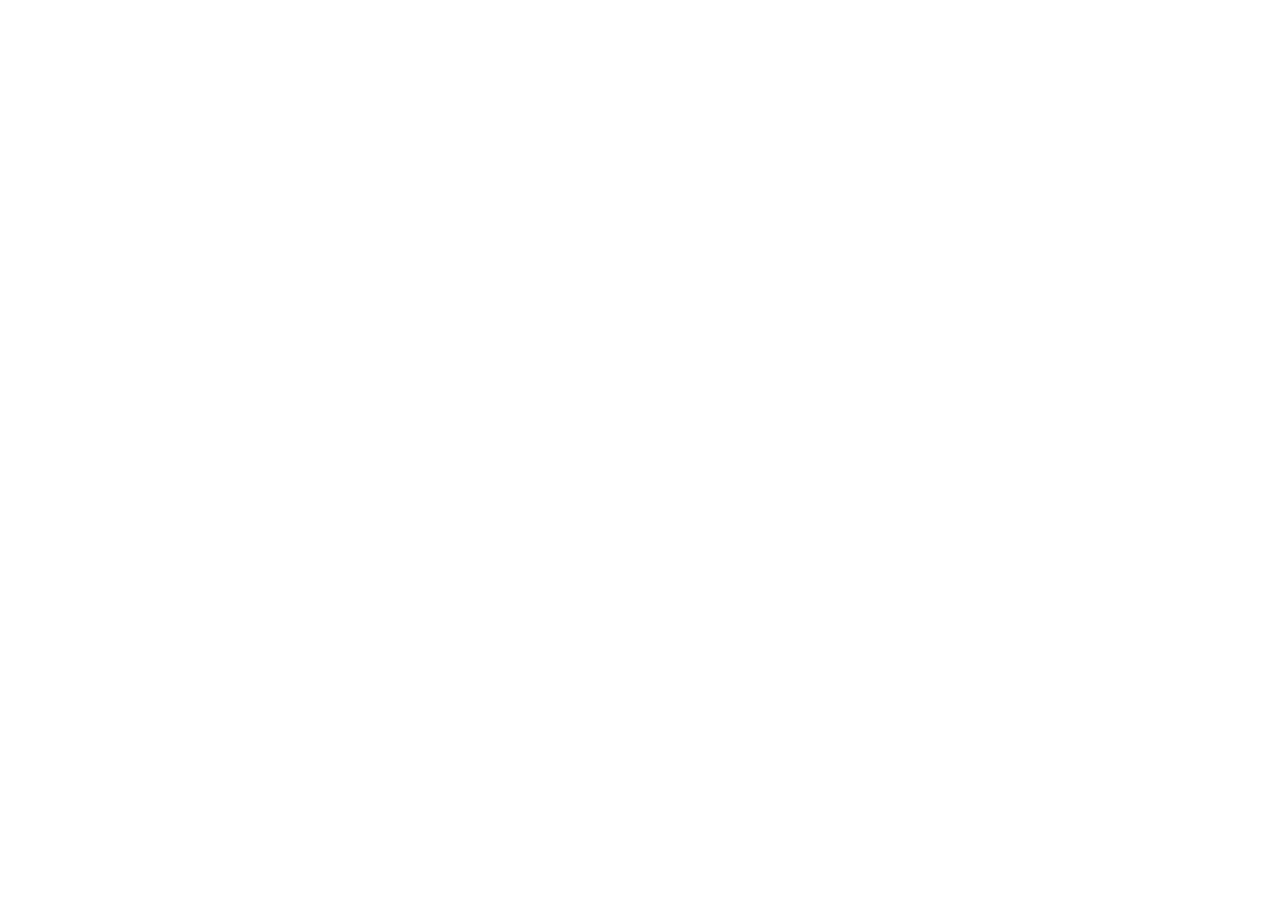
==== index.html @ 59c9d0cf "Init : création du dépôt, arborescence des fichiers et structure HTML de base" ====
<!DOCTYPE html>
<html lang="fr">

<head>
    <meta charset="UTF-8">
    <meta name="viewport" content="width=device-width, initial-scale=1.0">
    <title>AfriTalent — Accueil</title>
    <!-- Bootstrap 5 via CDN : feuille de style -->
    <link href="https://cdn.jsdelivr.net/npm/bootstrap@5.3.0/dist/css/bootstrap.min.css" rel="stylesheet">
    <!-- Votre feuille de style personnelle -->
    <link rel="stylesheet" href="css/style.css">
</head>

<body>
    <!-- Le contenu de la page sera ajoute ici -->
    <!-- Bootstrap 5 via CDN : script JavaScript -->
    <script src="https://cdn.jsdelivr.net/npm/bootstrap@5.3.0/dist/js/bootstrap.bundle.min.js"></script>
    <!-- Votre script JavaScript -->
    <script src="js/main.js"></script>
</body>

</html>
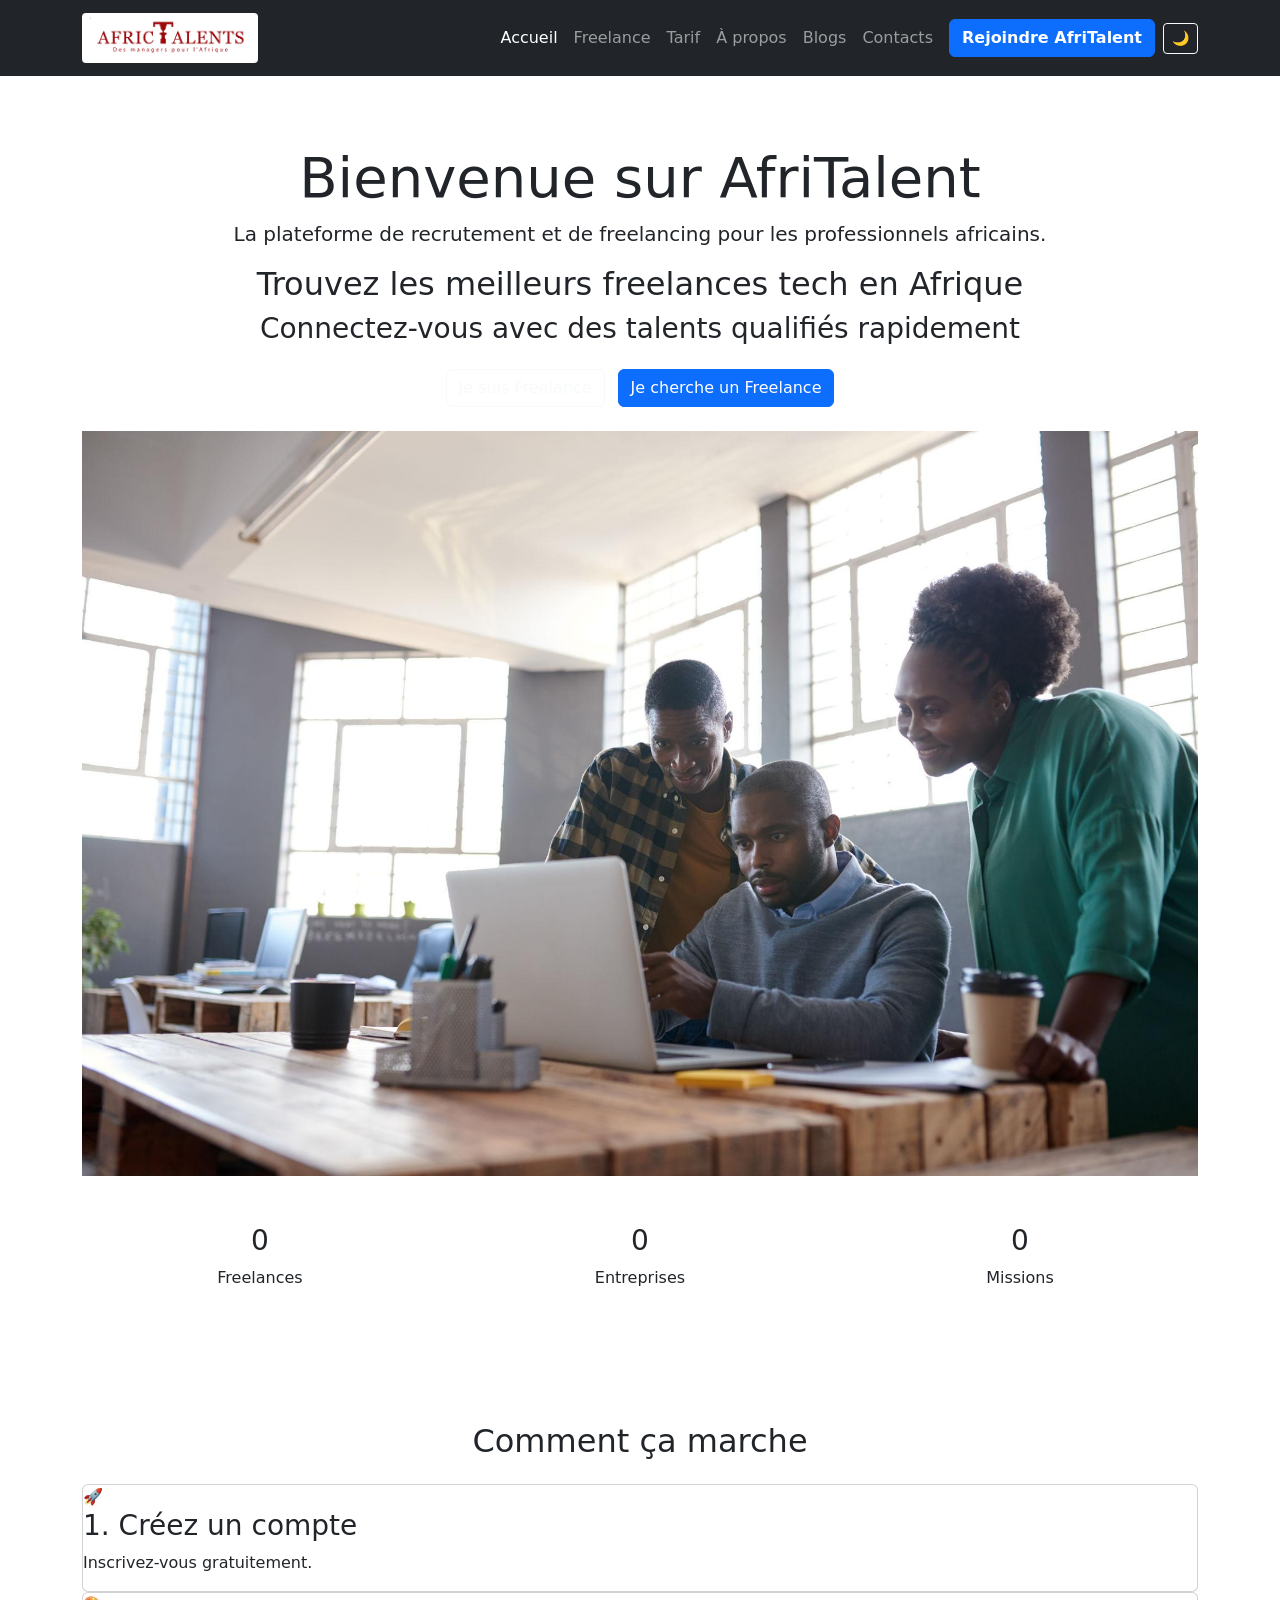
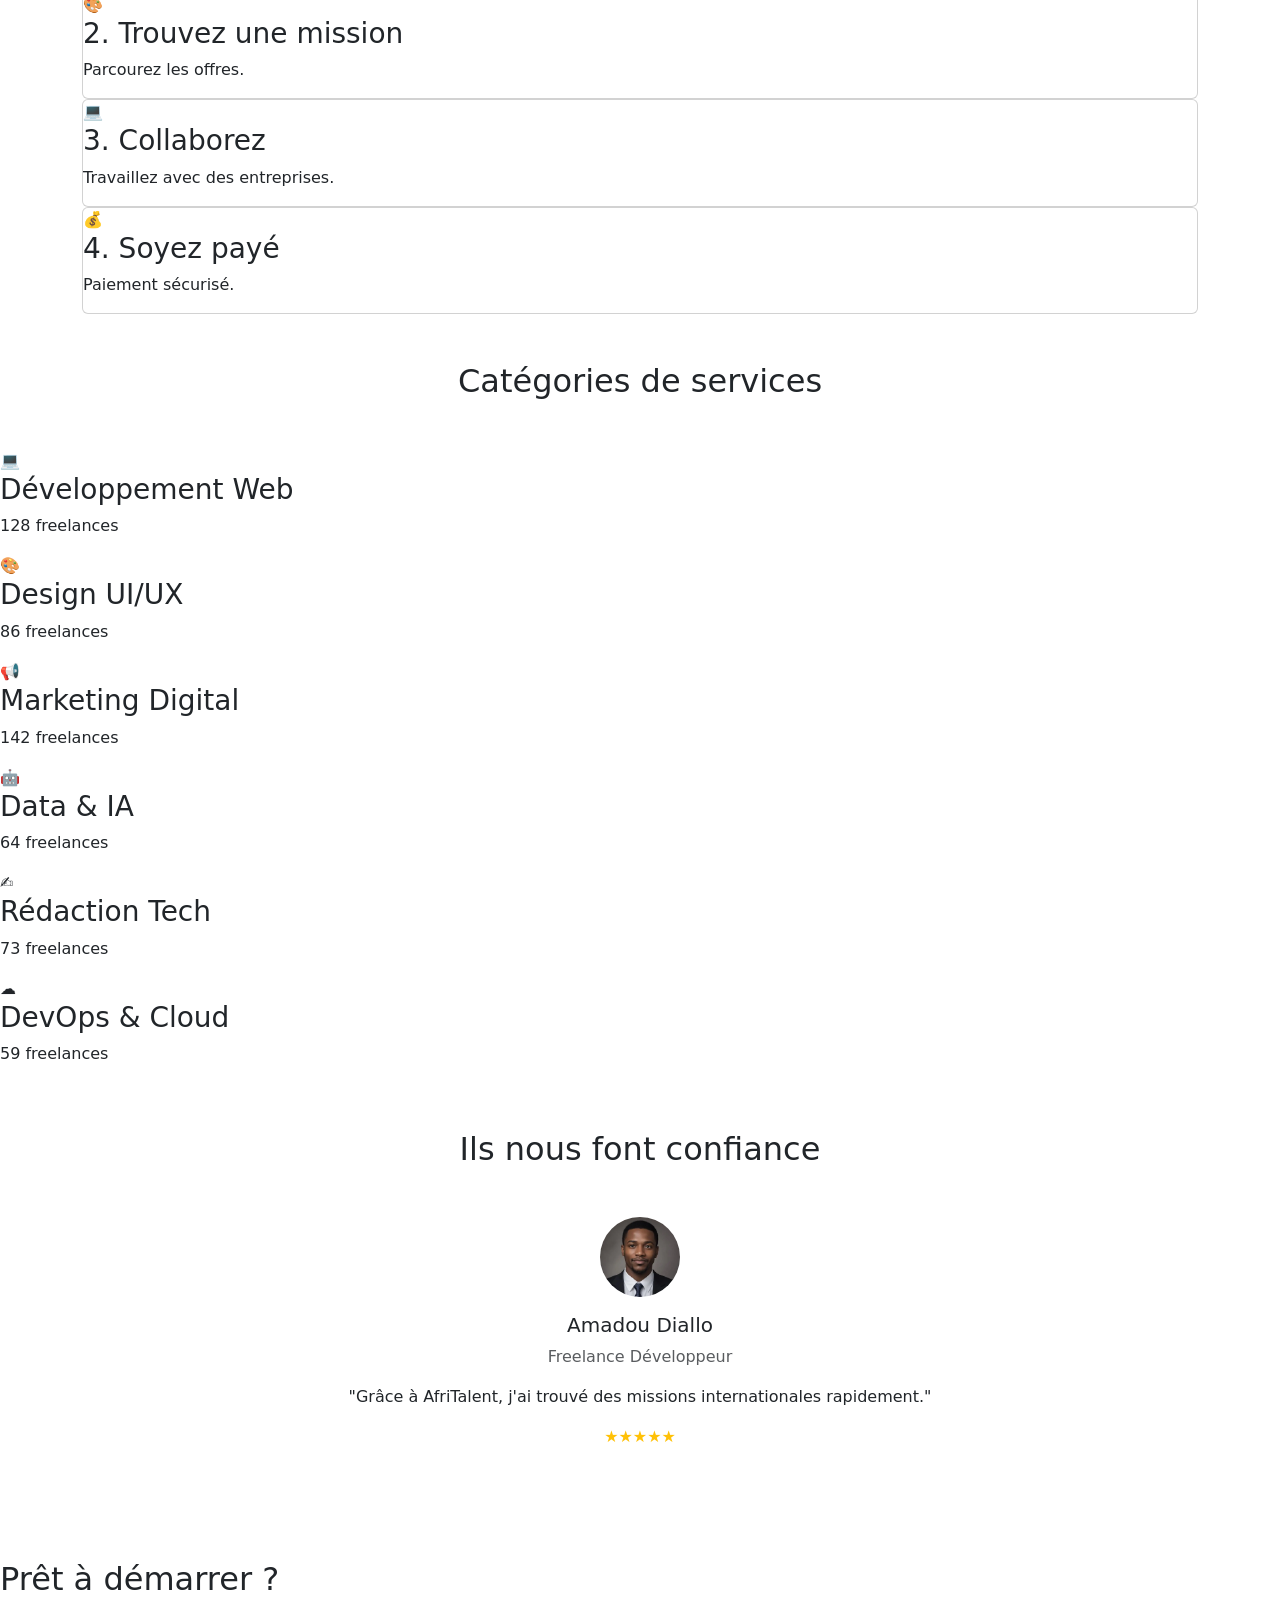
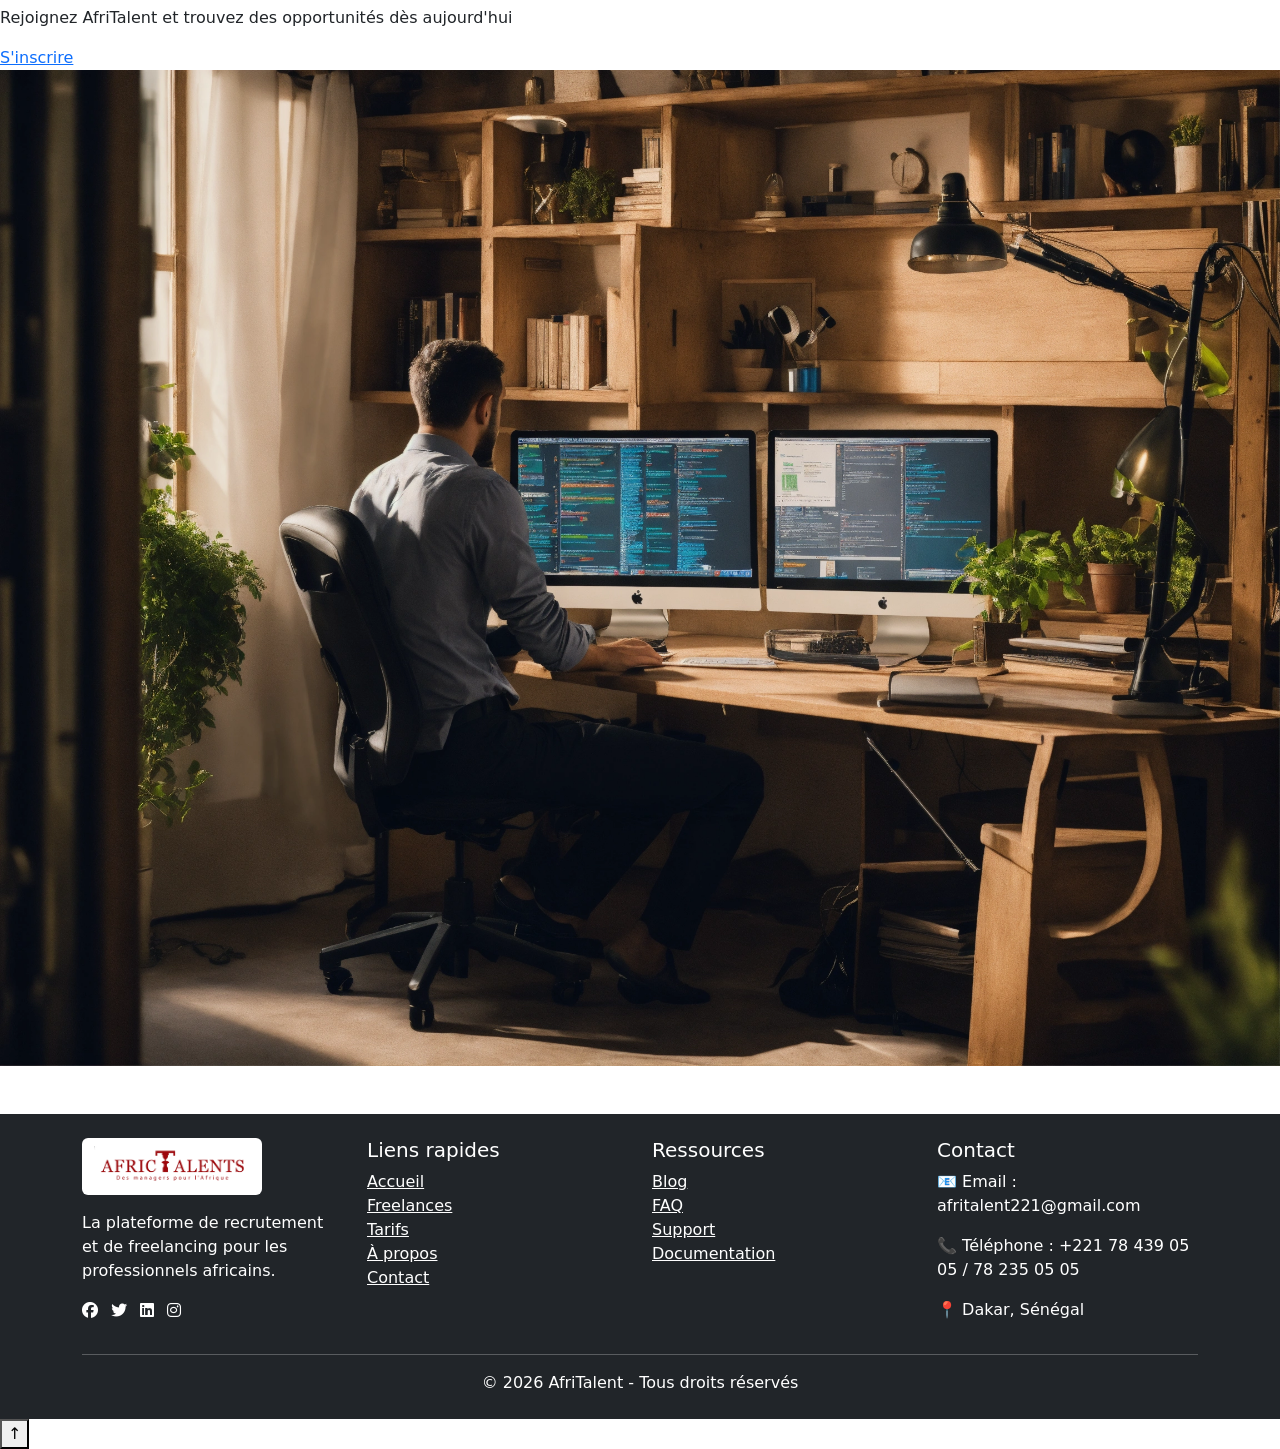
==== commit 6892889a: "HTML : structure complète des 5 pages avec sections et contenu texte" ====
--- a/index.html
+++ b/index.html
@@ -7,15 +7,302 @@
     <title>AfriTalent — Accueil</title>
     <!-- Bootstrap 5 via CDN : feuille de style -->
     <link href="https://cdn.jsdelivr.net/npm/bootstrap@5.3.0/dist/css/bootstrap.min.css" rel="stylesheet">
-    <!-- Votre feuille de style personnelle -->
+    <link rel="stylesheet" href="https://cdnjs.cloudflare.com/ajax/libs/font-awesome/6.5.1/css/all.min.css">
+     <!-- Votre feuille de style personnelle -->
     <link rel="stylesheet" href="css/style.css">
 </head>
 
 <body>
     <!-- Le contenu de la page sera ajoute ici -->
-    <!-- Bootstrap 5 via CDN : script JavaScript -->
+    <!-- HEADER -->
+    <header>
+        <nav class="navbar navbar-expand-lg navbar-dark bg-dark fixed-top">
+            <div class="container">
+
+                <a class="navbar-brand" href="index.html">
+                    <img src="images/logo.png" alt="Logo AfriTalent" height="50"
+                        style="background:white; padding:4px 8px; border-radius:4px;">
+                </a>
+
+                <button class="navbar-toggler" type="button" data-bs-toggle="collapse" data-bs-target="#menu"
+                    aria-controls="menu" aria-expanded="false" aria-label="Toggle navigation">
+                    <span class="navbar-toggler-icon"></span>
+                </button>
+
+                <div class="collapse navbar-collapse" id="menu">
+                    <ul class="navbar-nav ms-auto align-items-center">
+                        <li class="nav-item"><a class="nav-link active" href="index.html">Accueil</a></li>
+                        <li class="nav-item"><a class="nav-link" href="freelances.html">Freelance</a></li>
+                        <li class="nav-item"><a class="nav-link" href="tarifs.html">Tarif</a></li>
+                        <li class="nav-item"><a class="nav-link" href="about.html">À propos</a></li>
+                        <li class="nav-item"><a class="nav-link" href="blogs.html">Blogs</a></li>
+                        <li class="nav-item"><a class="nav-link" href="contact.html">Contacts</a></li>
+                        <li class="nav-item ms-2">
+                            <a class="btn btn-primary fw-bold" href="contact.html">Rejoindre AfriTalent</a>
+                        </li>
+                        <li class="nav-item ms-2">
+                            <button id="theme-toggle" class="btn btn-outline-light btn-sm">🌙</button>
+                        </li>
+                    </ul>
+                </div>
+
+            </div>
+        </nav>
+    </header>
+
+    <!-- MAIN -->
+    <main class="mt-5 pt-5">
+
+        <!-- HERO -->
+        <section class="hero text-center">
+            <div class="container py-5">
+
+                <h1 class="display-4">Bienvenue sur AfriTalent</h1>
+                <p class="lead">La plateforme de recrutement et de freelancing pour les professionnels africains.</p>
+
+                <h2 class="mt-3">Trouvez les meilleurs freelances tech en Afrique</h2>
+                <h3>Connectez-vous avec des talents qualifiés rapidement</h3>
+
+                <div class="mt-4">
+                    <button class="btn btn-outline-light">Je suis Freelance</button>
+                    <button class="btn btn-primary ms-2">Je cherche un Freelance</button>
+                </div>
+
+                <div class="hero-image mt-4">
+                    <img src="images/hero_image.png" alt="Illustration de la plateforme AfriTalent" class="img-fluid">
+                </div>
+
+                <!-- Compteurs -->
+                <div class="row mt-5">
+                    <div class="col-md-4">
+                        <h3 class="counter" data-target="2500">0</h3>
+                        <p>Freelances</p>
+                    </div>
+                    <div class="col-md-4">
+                        <h3 class="counter" data-target="800">0</h3>
+                        <p>Entreprises</p>
+                    </div>
+                    <div class="col-md-4">
+                        <h3 class="counter" data-target="12000">0</h3>
+                        <p>Missions</p>
+                    </div>
+                </div>
+
+            </div>
+        </section>
+
+        <section style="height: 20px;"></section>
+
+        <!-- COMMENT ÇA MARCHE -->
+        <div class="container py-5">
+            <h2 class="text-center mb-4">Comment ça marche</h2>
+
+            <section class="bento-grid">
+
+                <div class="card card-1">
+                    <div class="icon">🚀</div>
+                    <h3>1. Créez un compte</h3>
+                    <p>Inscrivez-vous gratuitement.</p>
+                </div>
+
+                <div class="card card-2">
+                    <div class="icon">🎨</div>
+                    <h3>2. Trouvez une mission</h3>
+                    <p>Parcourez les offres.</p>
+                </div>
+
+                <div class="card card-3">
+                    <div class="icon">💻</div>
+                    <h3>3. Collaborez</h3>
+                    <p>Travaillez avec des entreprises.</p>
+                </div>
+
+                <div class="card card-4">
+                    <div class="icon">💰</div>
+                    <h3>4. Soyez payé</h3>
+                    <p>Paiement sécurisé.</p>
+                </div>
+
+            </section>
+        </div>
+
+        <!-- CATÉGORIES -->
+        <section class="categories">
+            <div class="container text-center">
+                <h2 class="mb-5">Catégories de services</h2>
+            </div>
+            <div class="cards">
+
+                <div class="card-services">
+                    <div class="icon">💻</div>
+                    <h3>Développement Web</h3>
+                    <p>128 freelances</p>
+                </div>
+
+                <div class="card-services">
+                    <div class="icon">🎨</div>
+                    <h3>Design UI/UX</h3>
+                    <p>86 freelances</p>
+                </div>
+
+                <div class="card-services">
+                    <div class="icon">📢</div>
+                    <h3>Marketing Digital</h3>
+                    <p>142 freelances</p>
+                </div>
+
+                <div class="card-services">
+                    <div class="icon">🤖</div>
+                    <h3>Data & IA</h3>
+                    <p>64 freelances</p>
+                </div>
+
+                <div class="card-services">
+                    <div class="icon">✍️</div>
+                    <h3>Rédaction Tech</h3>
+                    <p>73 freelances</p>
+                </div>
+
+                <div class="card-services">
+                    <div class="icon">☁️</div>
+                    <h3>DevOps & Cloud</h3>
+                    <p>59 freelances</p>
+                </div>
+
+            </div>
+        </section>
+
+        <!-- TÉMOIGNAGES -->
+        <section class="container py-5">
+            <h2 class="text-center mb-5">Ils nous font confiance</h2>
+
+            <div id="carouselTemoignages" class="carousel slide" data-bs-ride="carousel">
+
+                <div class="carousel-inner">
+
+                    <div class="carousel-item active text-center">
+                        <img src="images/image temoignage1.png" class="rounded-circle mb-3" width="80"
+                            alt="Photo de Amadou Diallo">
+                        <h5>Amadou Diallo</h5>
+                        <p class="text-muted">Freelance Développeur</p>
+                        <p>"Grâce à AfriTalent, j'ai trouvé des missions internationales rapidement."</p>
+                        <div class="stars text-warning">★★★★★</div>
+                    </div>
+
+                    <div class="carousel-item text-center">
+                        <img src="images/img4.png" class="rounded-circle mb-3" width="80" alt="Photo de Fatou Ndiaye">
+                        <h5>Fatou Ndiaye</h5>
+                        <p class="text-muted">CEO Startup</p>
+                        <p>"Une plateforme simple et efficace pour recruter des talents qualifiés."</p>
+                        <div class="stars text-warning">★★★★☆</div>
+                    </div>
+
+                    <div class="carousel-item text-center">
+                        <img src="images/image temoignage3.png" class="rounded-circle mb-3" width="80"
+                            alt="Photo de Ibrahim Sow">
+                        <h5>Ibrahim Sow</h5>
+                        <p class="text-muted">Designer UI/UX</p>
+                        <p>"J'ai pu collaborer avec des entreprises sérieuses et développer mon réseau."</p>
+                        <div class="stars text-warning">★★★★★</div>
+                    </div>
+
+                </div>
+
+                <!-- Flèches navigation -->
+                <button class="carousel-control-prev" type="button" data-bs-target="#carouselTemoignages"
+                    data-bs-slide="prev">
+                    <span class="carousel-control-prev-icon" aria-hidden="true"></span>
+                    <span class="visually-hidden">Précédent</span>
+                </button>
+                <button class="carousel-control-next" type="button" data-bs-target="#carouselTemoignages"
+                    data-bs-slide="next">
+                    <span class="carousel-control-next-icon" aria-hidden="true"></span>
+                    <span class="visually-hidden">Suivant</span>
+                </button>
+
+                <!-- Indicateurs -->
+                <div class="carousel-indicators position-relative mt-4" style="bottom:auto;">
+                    <button type="button" data-bs-target="#carouselTemoignages" data-bs-slide-to="0" class="active"
+                        aria-label="Témoignage 1"></button>
+                    <button type="button" data-bs-target="#carouselTemoignages" data-bs-slide-to="1"
+                        aria-label="Témoignage 2"></button>
+                    <button type="button" data-bs-target="#carouselTemoignages" data-bs-slide-to="2"
+                        aria-label="Témoignage 3"></button>
+                </div>
+
+            </div>
+        </section>
+
+        <!-- CTA -->
+        <section class="cta">
+            <div class="contenu">
+                <h2>Prêt à démarrer ?</h2>
+                <p>Rejoignez AfriTalent et trouvez des opportunités dès aujourd'hui</p>
+                <a href="#" class="btn-cta">S'inscrire</a>
+            </div>
+            <div class="image-cta">
+                <img src="images/image CTA.png" alt="Illustration CTA AfriTalent" class="img-fluid">
+            </div>
+        </section>
+
+    </main>
+
+    <!-- FOOTER -->
+    <footer class="bg-dark text-white mt-5 p-4">
+        <div class="container">
+            <div class="row gy-4">
+
+                <div class="col-12 col-md-6 col-lg-3">
+                    <img src="images/logo.png" alt="Logo AfriTalent" class="mb-3"
+                        style="max-width:180px; background:white; padding:8px 12px; border-radius:6px;">
+                    <p class="footer-text">
+                        La plateforme de recrutement et de freelancing pour les professionnels africains.
+                    </p>
+                    <div class="social-icons mt-3">
+                        <a href="https://facebook.com" class="text-white me-2"><i class="fa-brands fa-facebook"></i></a>
+                        <a href="https://twitter.com" class="text-white me-2"><i class="fa-brands fa-twitter"></i></a>
+                        <a href="https://linkedin.com" class="text-white me-2"><i class="fa-brands fa-linkedin"></i></a>
+                        <a href="https://instagram.com" class="text-white"><i class="fa-brands fa-instagram"></i></a>
+                    </div>
+                </div>
+
+                <div class="col-12 col-md-6 col-lg-3">
+                    <h5 class="footer-title">Liens rapides</h5>
+                    <ul class="footer-links list-unstyled">
+                        <li><a href="index.html" class="text-white">Accueil</a></li>
+                        <li><a href="freelances.html" class="text-white">Freelances</a></li>
+                        <li><a href="tarifs.html" class="text-white">Tarifs</a></li>
+                        <li><a href="about.html" class="text-white">À propos</a></li>
+                        <li><a href="contact.html" class="text-white">Contact</a></li>
+                    </ul>
+                </div>
+
+                <div class="col-12 col-md-6 col-lg-3">
+                    <h5 class="footer-title">Ressources</h5>
+                    <ul class="footer-links list-unstyled">
+                        <li><a href="#" class="text-white">Blog</a></li>
+                        <li><a href="#" class="text-white">FAQ</a></li>
+                        <li><a href="#" class="text-white">Support</a></li>
+                        <li><a href="#" class="text-white">Documentation</a></li>
+                    </ul>
+                </div>
+
+                <div class="col-12 col-md-6 col-lg-3">
+                    <h5 class="footer-title">Contact</h5>
+                    <p>📧 Email : afritalent221@gmail.com</p>
+                    <p>📞 Téléphone : +221 78 439 05 05 / 78 235 05 05</p>
+                    <p>📍 Dakar, Sénégal</p>
+                </div>
+
+            </div>
+            <hr class="bg-light">
+            <p class="mb-0 text-center">© 2026 AfriTalent - Tous droits réservés</p>
+        </div>
+    </footer>
+
+    <button id="topBtn">↑</button>
+
     <script src="https://cdn.jsdelivr.net/npm/bootstrap@5.3.0/dist/js/bootstrap.bundle.min.js"></script>
-    <!-- Votre script JavaScript -->
     <script src="js/main.js"></script>
 </body>
 
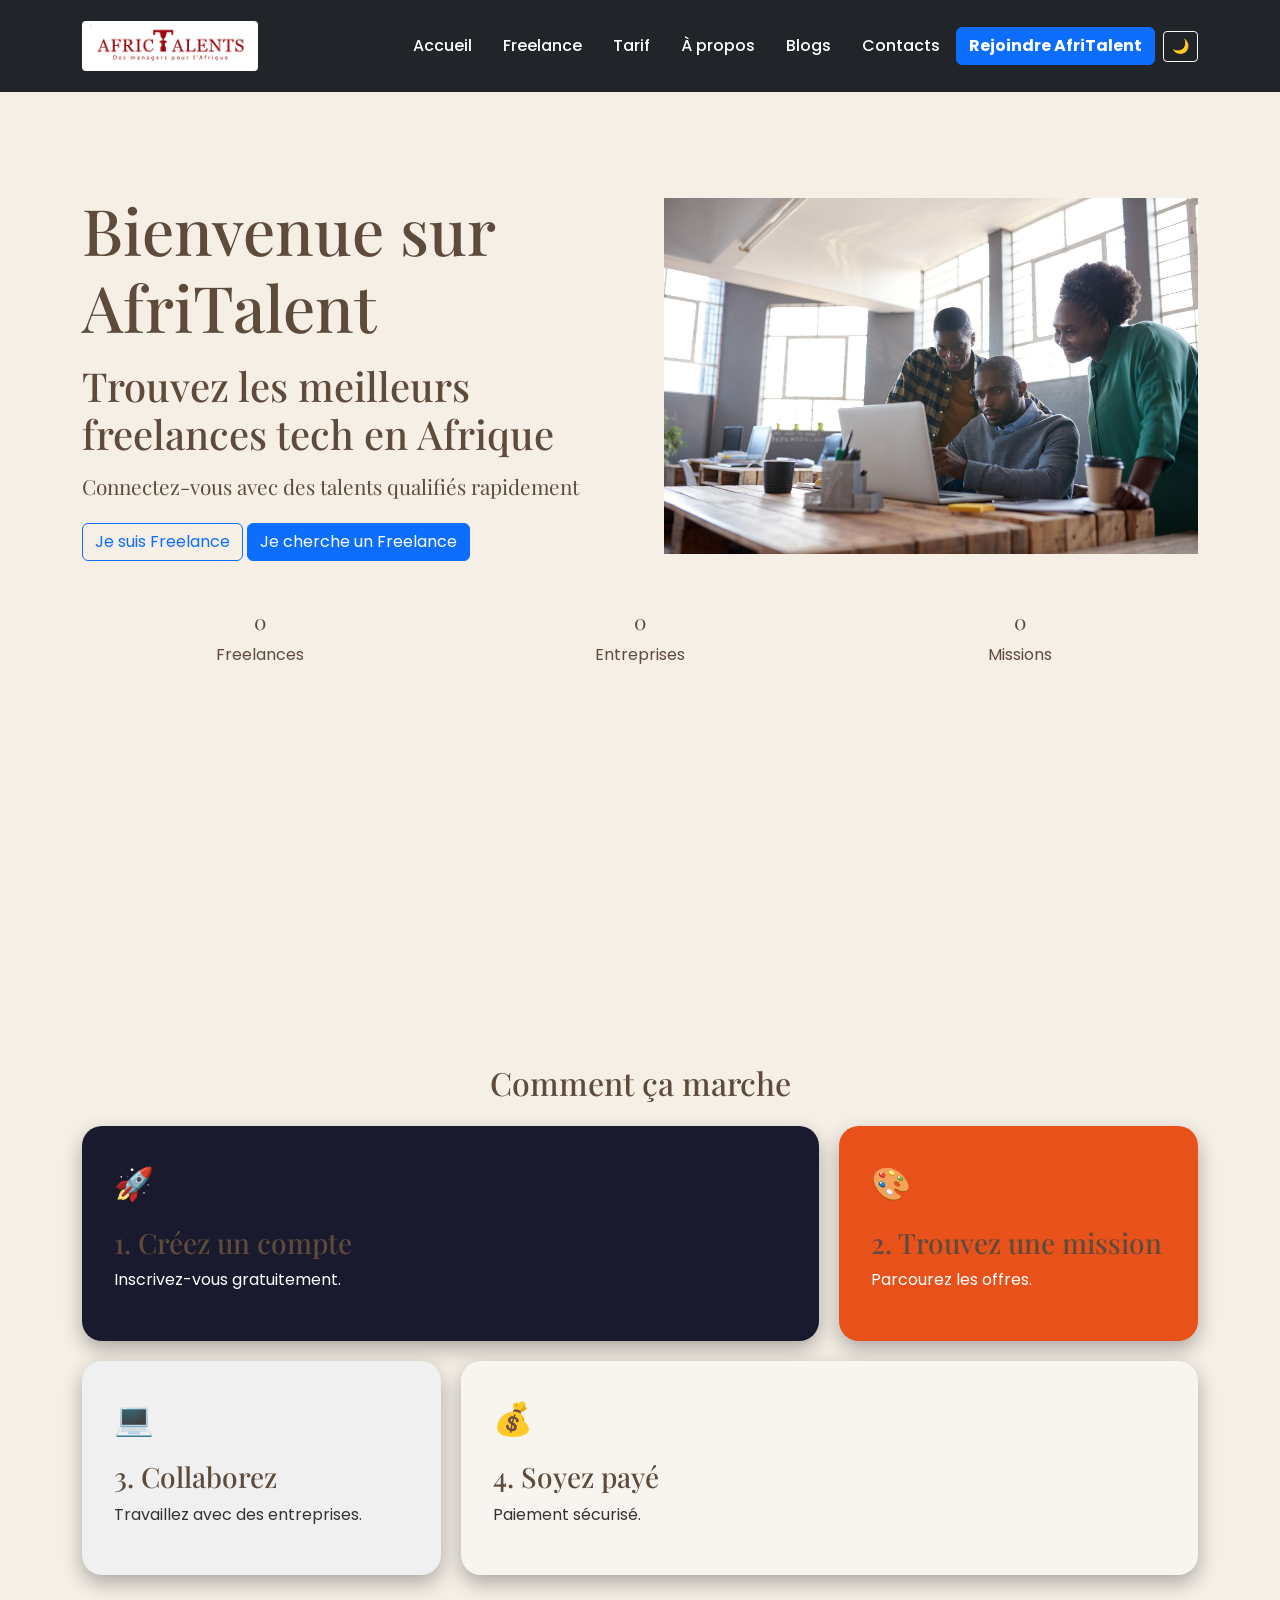
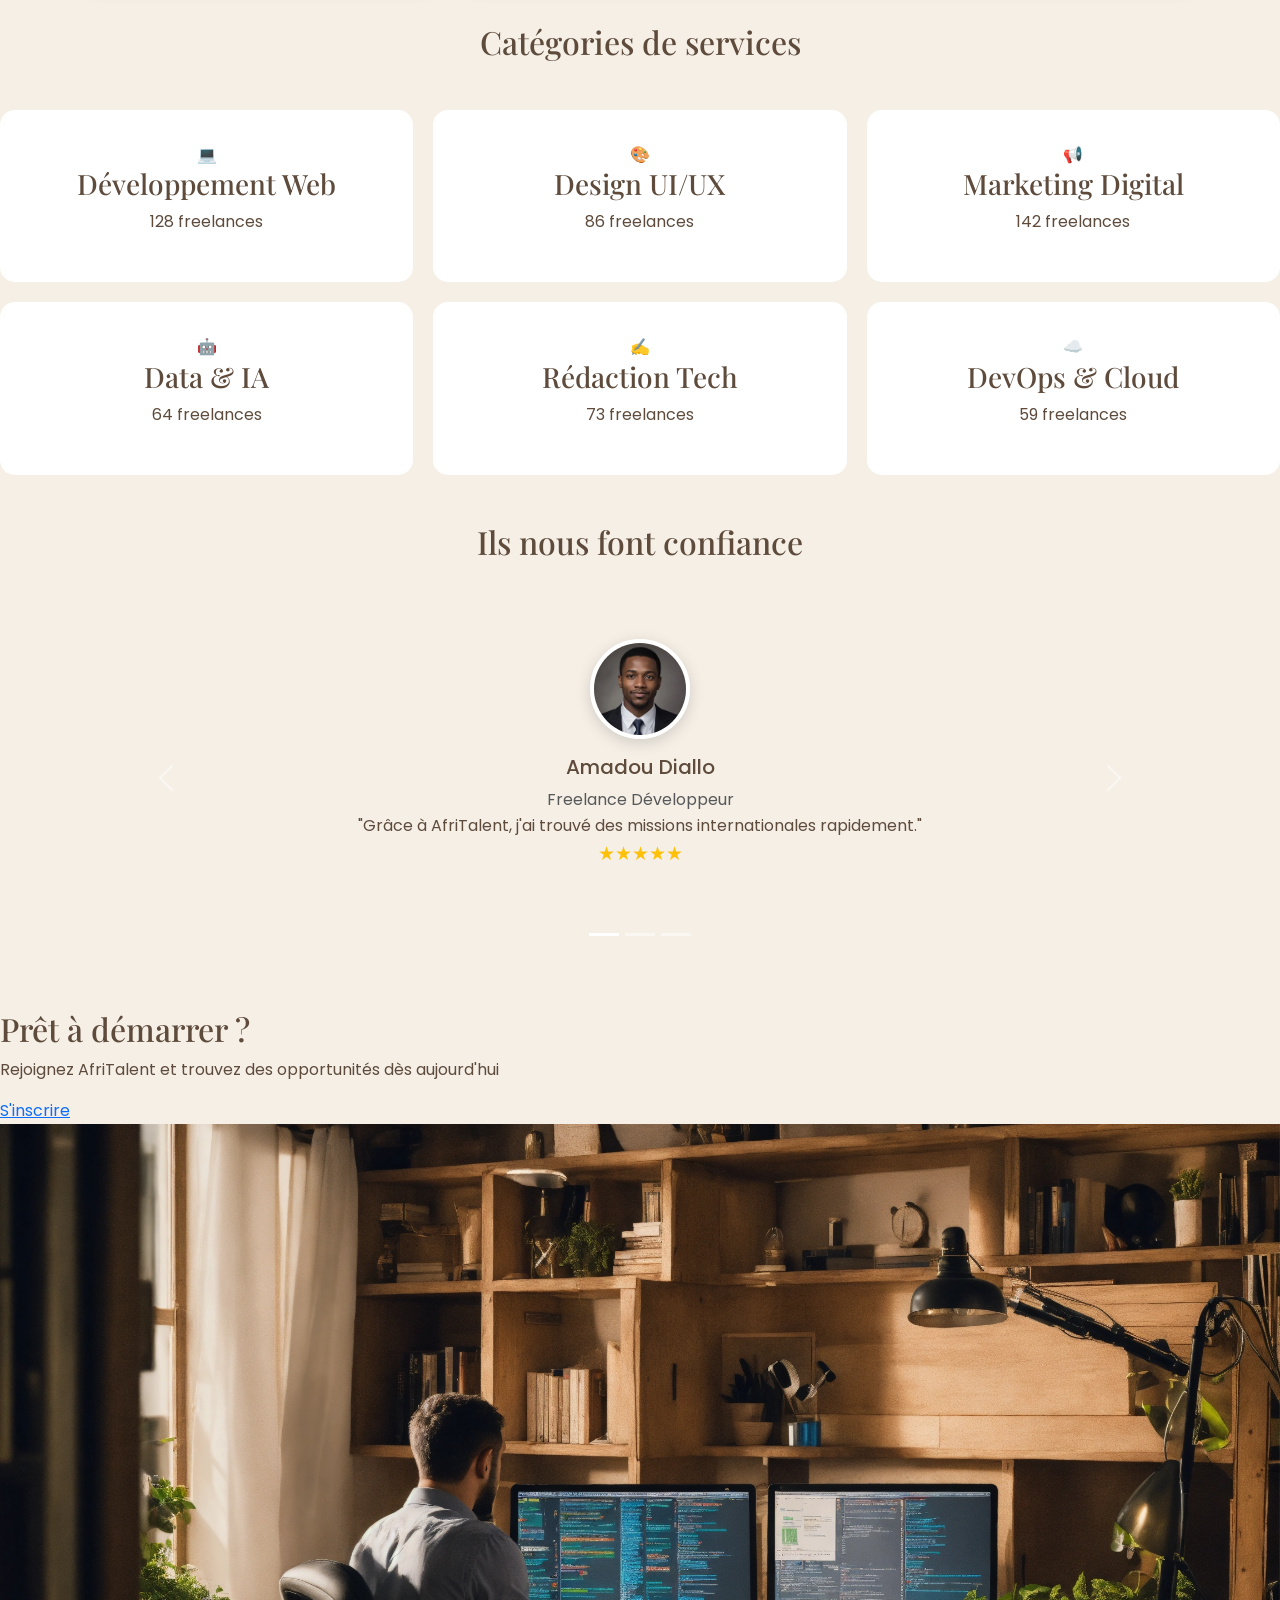
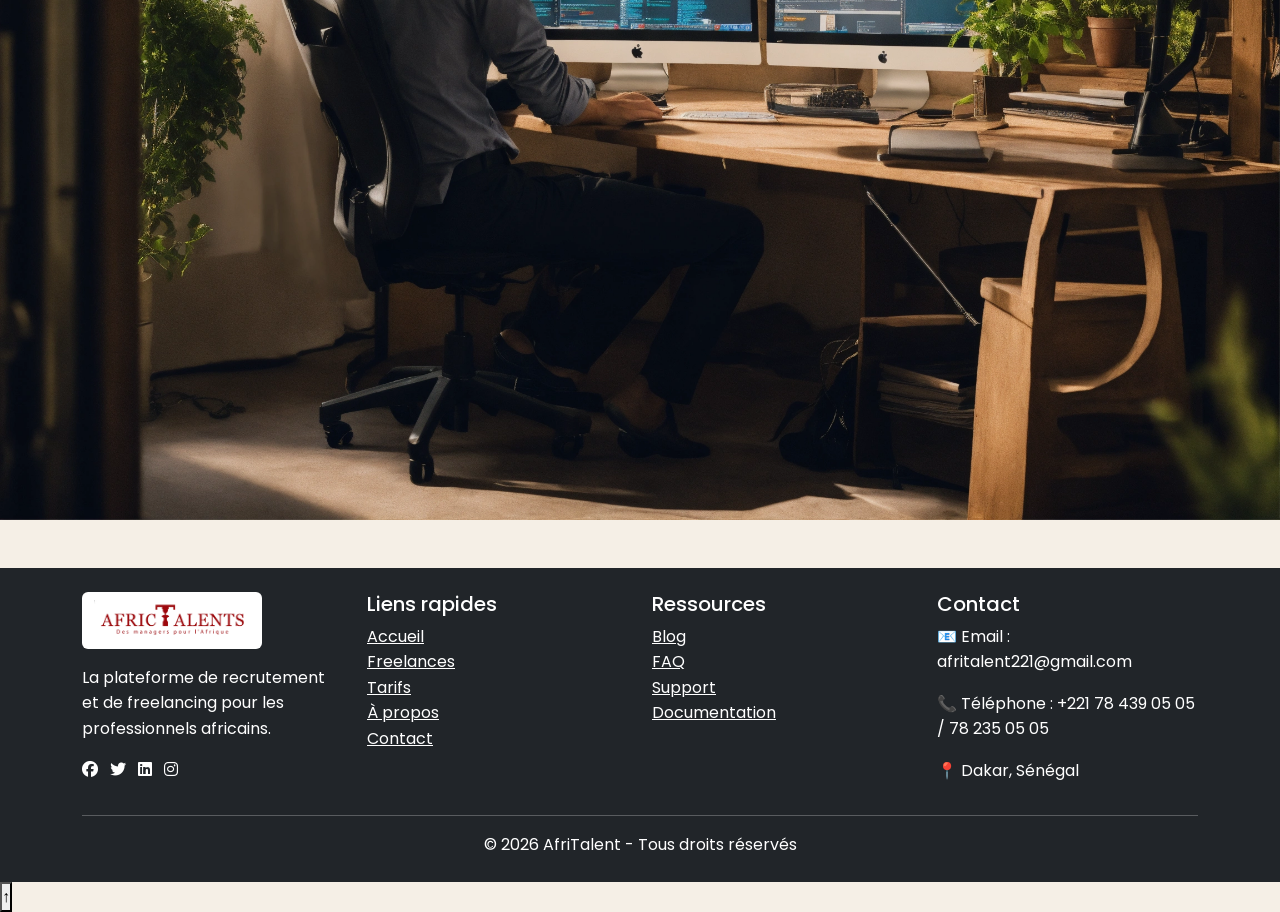
==== commit 06956f0b: "CSS : Bento Grid, sections hero et catégories, effets hover et Modification index.html" ====
--- a/index.html
+++ b/index.html
@@ -54,42 +54,47 @@
     <main class="mt-5 pt-5">
 
         <!-- HERO -->
-        <section class="hero text-center">
-            <div class="container py-5">
-
-                <h1 class="display-4">Bienvenue sur AfriTalent</h1>
-                <p class="lead">La plateforme de recrutement et de freelancing pour les professionnels africains.</p>
-
-                <h2 class="mt-3">Trouvez les meilleurs freelances tech en Afrique</h2>
+    <section class="hero">
+    <div class="container">
+
+        <div class="hero-content">
+
+            <div class="hero-text">
+                <h1>Bienvenue sur AfriTalent</h1>
+                <h2>Trouvez les meilleurs freelances tech en Afrique</h2>
                 <h3>Connectez-vous avec des talents qualifiés rapidement</h3>
 
                 <div class="mt-4">
-                    <button class="btn btn-outline-light">Je suis Freelance</button>
-                    <button class="btn btn-primary ms-2">Je cherche un Freelance</button>
-                </div>
-
-                <div class="hero-image mt-4">
-                    <img src="images/hero_image.png" alt="Illustration de la plateforme AfriTalent" class="img-fluid">
-                </div>
-
-                <!-- Compteurs -->
-                <div class="row mt-5">
-                    <div class="col-md-4">
-                        <h3 class="counter" data-target="2500">0</h3>
-                        <p>Freelances</p>
-                    </div>
-                    <div class="col-md-4">
-                        <h3 class="counter" data-target="800">0</h3>
-                        <p>Entreprises</p>
-                    </div>
-                    <div class="col-md-4">
-                        <h3 class="counter" data-target="12000">0</h3>
-                        <p>Missions</p>
-                    </div>
-                </div>
-
-            </div>
-        </section>
+                    <button class="btn btn-outline-primary">Je suis Freelance</button>
+                    <button class="btn btn-primary">Je cherche un Freelance</button>
+                </div>
+            </div>
+
+            <div class="hero-image">
+                <img src="images/hero_image.png" alt="Illustration AfriTalent" class="img-fluid">
+            </div>
+
+        </div>
+
+        <div class="row mt-5 text-center">
+            <div class="col-md-4">
+                <h3 class="counter" data-target="2500">0</h3>
+                <p>Freelances</p>
+            </div>
+
+            <div class="col-md-4">
+                <h3 class="counter" data-target="800">0</h3>
+                <p>Entreprises</p>
+            </div>
+
+            <div class="col-md-4">
+                <h3 class="counter" data-target="12000">0</h3>
+                <p>Missions</p>
+            </div>
+        </div>
+
+    </div>
+</section>
 
         <section style="height: 20px;"></section>
 
--- a/css/style.css
+++ b/css/style.css
@@ -0,0 +1,215 @@
+/* le google font */
+@import url('https://fonts.googleapis.com/css2?family=Playfair+Display:ital,wght@0,400..900;1,400..900&family=Poppins:ital,wght@0,100;0,200;0,300;0,400;0,500;0,600;0,700;0,800;0,900;1,100;1,200;1,300;1,400;1,500;1,600;1,700;1,800;1,900&display=swap'); 
+
+/* les variables definie dans le root  */
+ /* crées des variables CSS globales accessibles partout dans  fichier CSS */
+:root {
+    --color-primary: #C49D83;
+    --color-secondary: #D5CABC;
+    --color-accent: #BDA18A;
+
+    --color-light: #F5EFE6;
+    --color-dark: #5E4B3C;
+
+    --font-title: 'Playfair Display', serif;
+    --font-body: 'Poppins', sans-serif;
+
+    --spacing-sm: 10px;
+    --spacing-md: 20px;
+    --spacing-lg: 40px;
+}
+
+/* 2. Reset */
+* {
+    margin: 0;
+    padding: 0;
+    box-sizing: border-box;
+}
+
+/* 3. Base (body, textes) */
+body {
+    font-family: var(--font-body);
+    background-color: var(--color-light);
+    color: var(--color-dark);
+    line-height: 1.6;
+    overflow-x: hidden;
+
+}
+
+h1,h2,h3 {
+    font-family: var(--font-title);
+    color: var(--color-dark);
+
+}
+
+/* 4. Navbar  */
+.navbar {
+    /* transition: var(--transition); */
+    padding: 1rem 2rem;
+    transition: 0.3s;
+    background-color: transparent;
+
+
+}
+
+.navbar-nav .nav-link{
+    color: white;
+    font-weight: 500;
+    margin-left: 15px;
+    transition: 0.3s;
+}
+
+/*effet sur survol sur les liens fait par le hover */
+.navbar-nav .nav-link:hover{
+    color: var(--color-primary);   
+}
+
+/*pour le logo*/
+.navbar-brand img{
+    max-height: 60px; 
+}
+
+ /* le logo AfriTalent situé à gauche de la navbar */
+.navbar .navbar-brand { 
+    font-family: var(--font-title);
+    font-size: 1.5rem;
+    font-weight: 700;
+    color: var(--color-primary);
+}
+
+.navbar.scrolled {
+    background-color: black;
+    box-shadow: 0 2px 10px rgba(0, 0, 0, 0.3);
+    padding: 5px 0;
+}
+
+.hero{
+    min-height:100vh;
+    padding:6rem 2rem;
+}
+
+.hero-content{
+    display:flex;
+    align-items:center;
+    justify-content:space-between;
+    gap:3rem;
+}
+
+.hero-text{
+    flex:1;
+    text-align: left;
+}
+
+.hero-image{
+    flex:1;
+    text-align:center;
+}
+
+.hero-image img{
+    width:100%;
+    max-width:700px;
+}
+
+.hero h1{
+    font-size:4rem;
+    margin-bottom:1rem;
+}
+
+.hero h2{
+    font-size:2.5rem;
+    margin-bottom:1rem;
+}
+
+.hero h3{
+    font-size:1.3rem;
+    font-weight:400;
+}
+
+.hero-text{
+    text-align: left;
+}
+.bento-grid {
+  display: grid;
+  grid-template-columns: repeat(3, 1fr);
+  gap: 20px;
+}
+
+.bento-grid .card{
+    border: none;
+    border-radius: 20px;
+    padding: 2rem;
+    box-shadow: 0 8px 20px rgba(0, 0, 0, 0.3);
+    transition: .3s;
+}
+
+.bento-grid .card:hover{
+    transform: translateY(-5px);
+}
+
+/* Mise en page asymétrique */
+.card-1{
+    grid-column:span 2;
+    background:#1a1a2e;
+    color:white;
+}
+
+.card-2{
+    background:#E8521A;
+    color:white;
+}
+
+.card-3{
+    background:#f0f0f0;
+    color:#333;
+}
+
+.card-4{
+    grid-column:span 2;
+    background:#F8F5F0;
+    color:#333;
+}
+
+.bento-grid .icon{
+    font-size:2rem;
+    margin-bottom:1rem;
+}
+
+.cards{
+    display:grid;
+    grid-template-columns:repeat(3, 1fr);
+    gap:20px;
+}
+
+.card-services{
+    background:white;
+    padding:2rem;
+    border-radius:15px;
+    text-align:center;
+    transition:all .3s ease;
+}
+
+.card-services:hover{
+    transform:translateY(-10px);
+    box-shadow:0 15px 30px rgba(0,0,0,.15);
+}
+
+.carousel-item{
+    padding: 30px;
+}
+
+.carousel-item img{
+    width: 100px;
+    height: 100px;
+    object-fit: cover;
+    border: 4px solid white;
+    box-shadow: 0 4px 15px rgba(0,0,0,.15);
+}
+
+.carousel-item p{
+    max-width: 700px;
+    margin: auto;
+}
+
+.stars{
+    font-size: 1.2rem;
+}
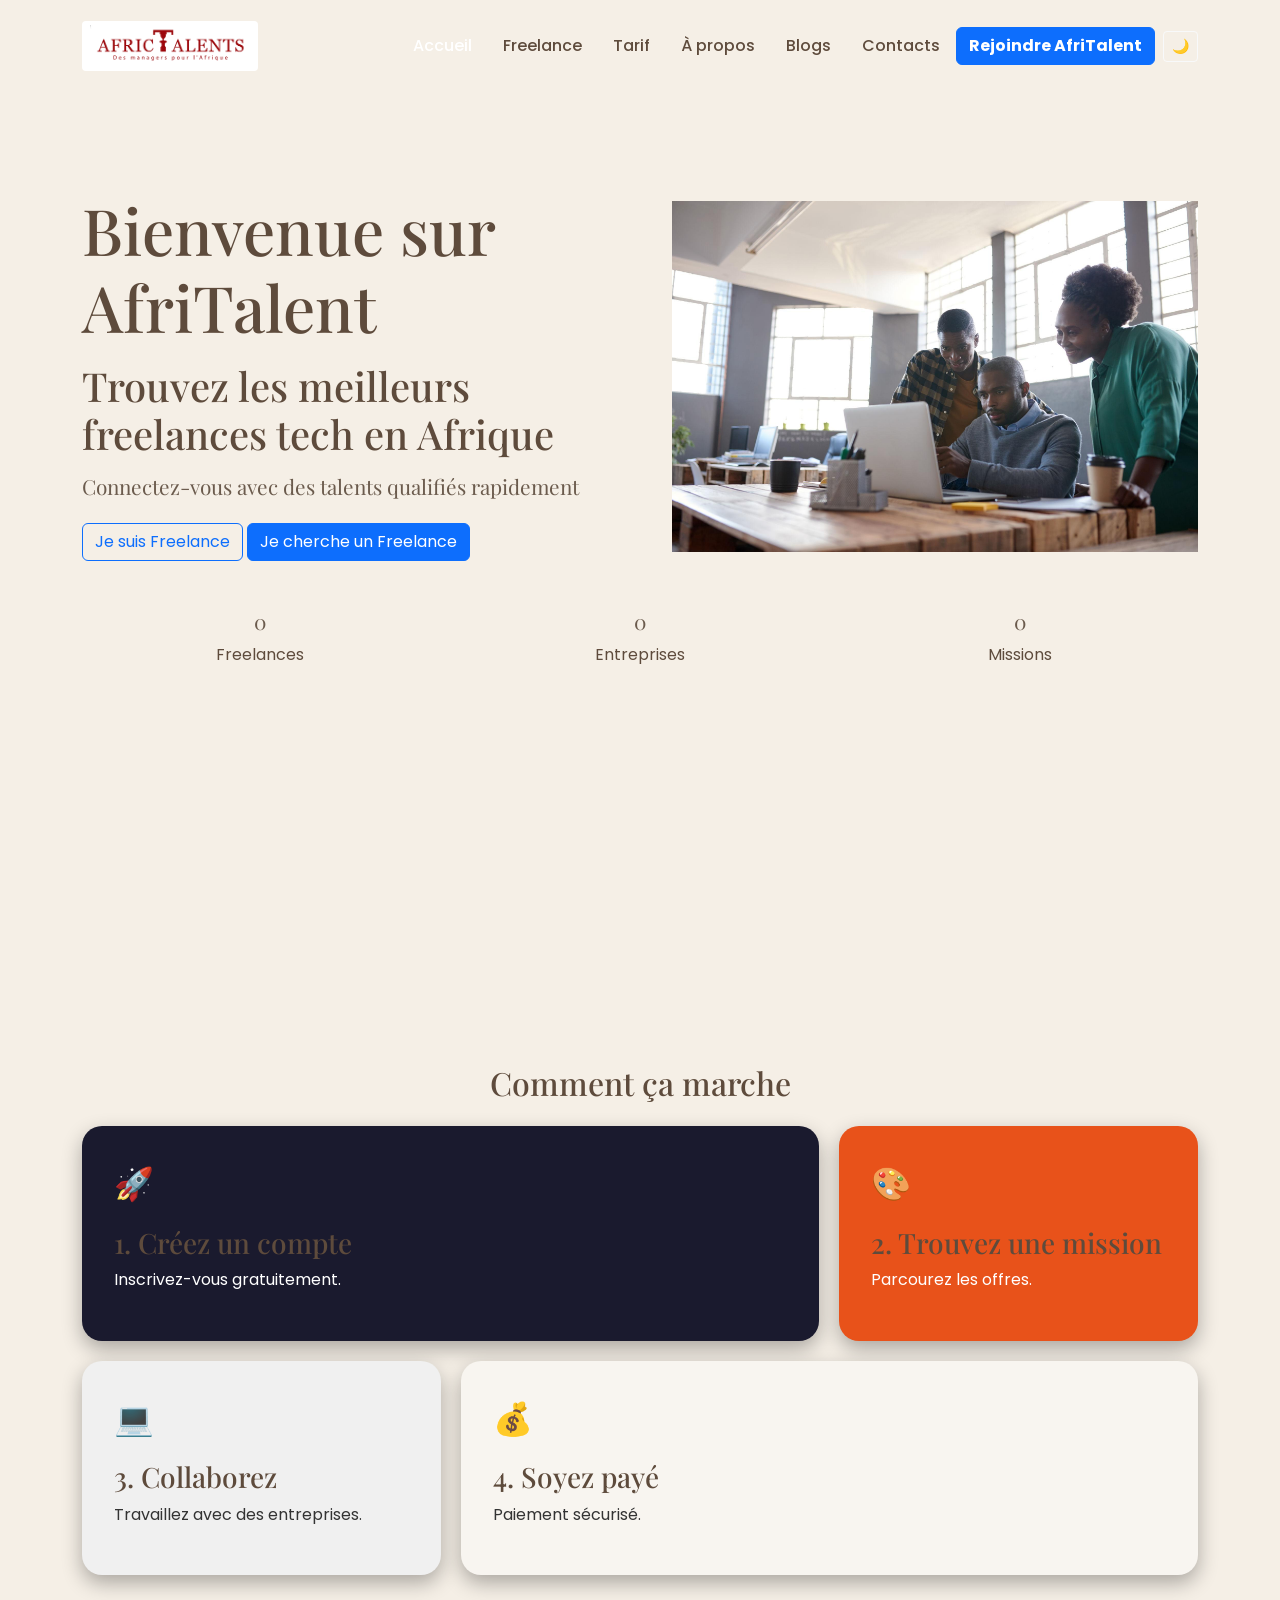
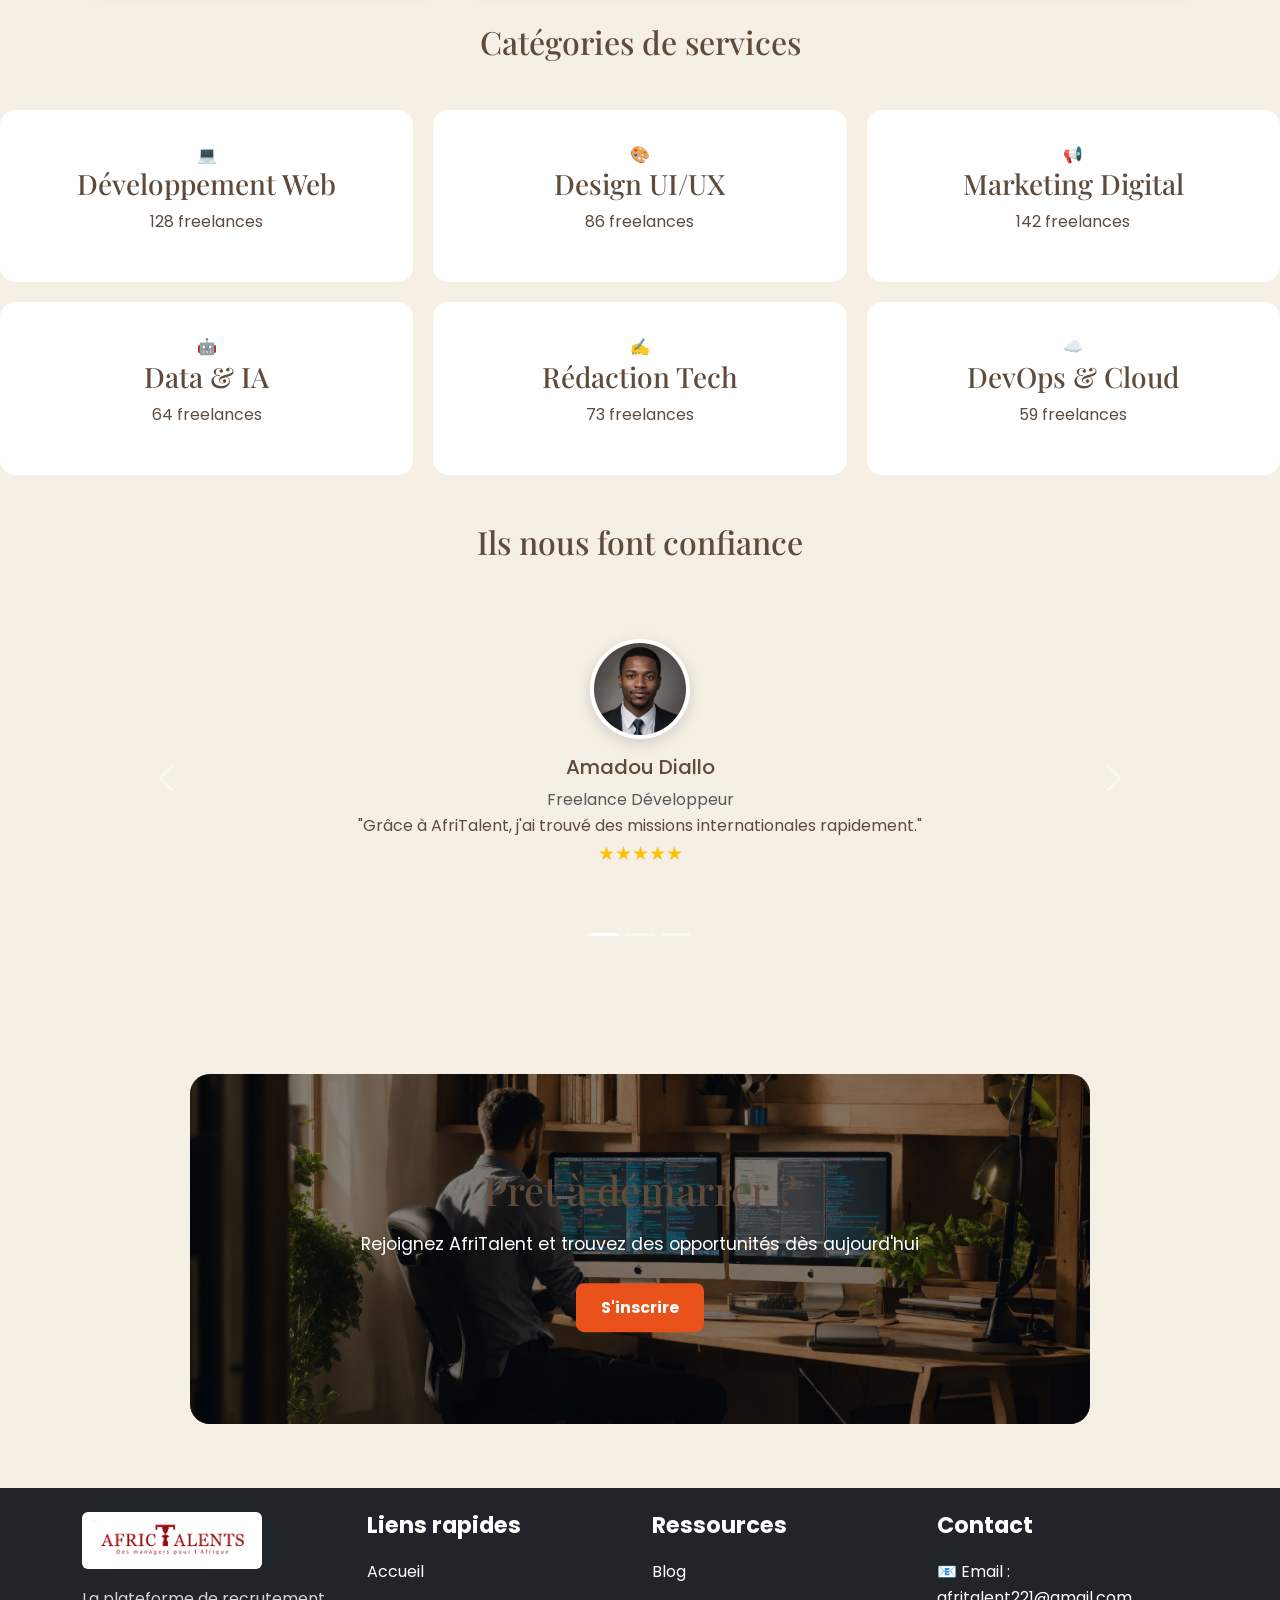
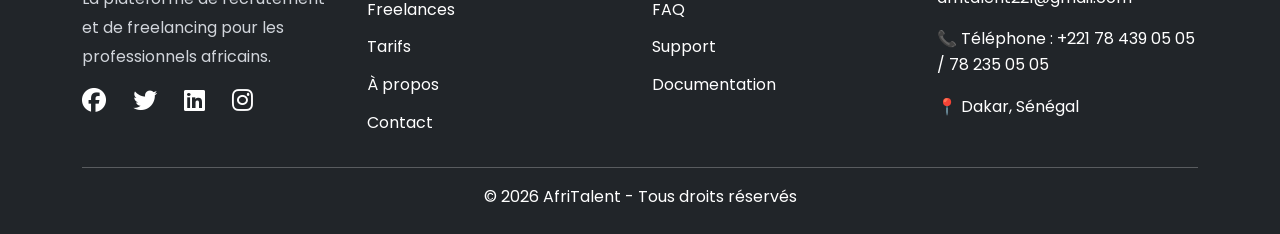
==== commit 118e0fce: "JS : dark mode avec localStorage, navbar dynamique au scroll et Modification de tout les pages.html " ====
--- a/index.html
+++ b/index.html
@@ -16,7 +16,7 @@
     <!-- Le contenu de la page sera ajoute ici -->
     <!-- HEADER -->
     <header>
-        <nav class="navbar navbar-expand-lg navbar-dark bg-dark fixed-top">
+        <nav class="navbar navbar-expand-lg navbar-dark  fixed-top">
             <div class="container">
 
                 <a class="navbar-brand" href="index.html">
--- a/css/style.css
+++ b/css/style.css
@@ -44,16 +44,17 @@
 
 /* 4. Navbar  */
 .navbar {
-    /* transition: var(--transition); */
+    
     padding: 1rem 2rem;
     transition: 0.3s;
     background-color: transparent;
+    
 
 
 }
 
 .navbar-nav .nav-link{
-    color: white;
+    color: var(--color-dark);
     font-weight: 500;
     margin-left: 15px;
     transition: 0.3s;
@@ -81,6 +82,7 @@
     background-color: black;
     box-shadow: 0 2px 10px rgba(0, 0, 0, 0.3);
     padding: 5px 0;
+    
 }
 
 .hero{
@@ -113,17 +115,22 @@
 .hero h1{
     font-size:4rem;
     margin-bottom:1rem;
+    color: var(--color-dark);
 }
 
 .hero h2{
     font-size:2.5rem;
     margin-bottom:1rem;
+    color: var(--color-dark);
 }
 
 .hero h3{
     font-size:1.3rem;
     font-weight:400;
-}
+    color: #6b5b4d;
+
+}
+
 
 .hero-text{
     text-align: left;
@@ -192,6 +199,46 @@
     transform:translateY(-10px);
     box-shadow:0 15px 30px rgba(0,0,0,.15);
 }
+/* MODE SOMBRE */
+
+body.dark-mode{
+    background-color: #121212;
+    color: #fff;
+}
+
+body.dark-mode .card{
+    background-color: #1e1e1e;
+    color: white;
+    border-color: #333;
+}
+
+body.dark-mode .card p,
+body.dark-mode .card h3,
+body.dark-mode .card h4,body.dark-mode .card h5{
+    color: white;
+}
+body.dark-mode .navbar-nav .nav-link{
+    color: white;
+}
+
+
+body.dark-mode .text-muted{
+    color: #cfcfcf !important;
+}
+
+
+body.dark-mode h1,
+body.dark-mode h2,
+body.dark-mode h3,
+body.dark-mode h4,
+body.dark-mode h5{
+    color: white;
+}
+body.dark-mode .card-services{
+    background-color: #1e1e1e;
+    color: white;
+}
+
 
 .carousel-item{
     padding: 30px;
@@ -212,4 +259,411 @@
 
 .stars{
     font-size: 1.2rem;
-}+}
+
+.cta{
+    position: relative;
+    max-width: 900px;
+    margin: 4rem auto;
+    overflow: hidden;
+    border-radius: 20px;
+}
+
+.image-cta img{
+    width: 100%;
+    height: 350px; /* réduit la hauteur */
+    object-fit: cover;
+    display: block;
+}
+
+.contenu{
+    position: absolute;
+    top: 50%;
+    left: 50%;
+    transform: translate(-50%, -50%);
+    text-align: center;
+    color: white;
+    z-index: 2;
+    width: 80%;
+}
+
+.contenu h2{
+    font-size: 2.5rem;
+    margin-bottom: 1rem;
+}
+
+.contenu p{
+    font-size: 1.1rem;
+    margin-bottom: 1.5rem;
+}
+
+.btn-cta{
+    display: inline-block;
+    background: #E8521A;
+    color: white;
+    padding: 12px 25px;
+    border-radius: 8px;
+    text-decoration: none;
+    font-weight: bold;
+}
+
+/* assombrit l'image pour mieux lire le texte */
+.cta::before{
+    content: "";
+    position: absolute;
+    inset: 0;
+    background: rgba(0,0,0,0.45);
+    z-index: 1;
+}
+
+.freelance-card {
+    background: #151515 !important;
+    border: none;
+    border-radius: 18px;
+    overflow: hidden;
+    padding: 15px;
+    text-align: center;
+    transition: all 0.3s ease;
+    box-shadow: 0 8px 20px rgba(0, 0, 0, 0.35);
+}
+
+.freelance-card:hover{
+    transform:translateY(-10px);
+    box-shadow:0 15px 30px rgba(0,0,0,.15);
+
+}
+
+.freelance-card img {
+    width: 100%;
+    height: 220px;
+    object-fit: cover;
+    border-radius: 12px;
+    transition: transform 0.4s ease;
+}
+
+.freelance-card:hover img {
+    transform: scale(1.08);
+}
+
+.freelance-card .text-muted {
+    color: #b5b5b5 !important;
+    font-size: 0.9rem;
+}
+
+.freelance-card p:last-of-type {
+    color: gold;
+    font-size: 1rem;
+}
+
+.freelance-card::before {
+    content: "";
+    position: absolute;
+    top: 0;
+    left: 0;
+    width: 100%;
+    height: 4px;
+    background: linear-gradient(90deg, #00d1ff, #00ff88);
+}
+
+.about-card{
+    background: #151515 !important;
+    border: none;
+    border-radius: 18px;
+    overflow: hidden;
+    padding: 15px;
+    text-align: center;
+    transition: all 0.3s ease;
+    box-shadow: 0 8px 20px rgba(0, 0, 0, 0.35);
+}
+.about-card1{
+    
+    border: none;
+    border-radius: 18px;
+    overflow: hidden;
+    padding: 15px;
+    text-align: center;
+    transition: all 0.3s ease;
+    box-shadow: 0 8px 20px rgba(0, 0, 0, 0.35);
+}
+
+.about-card:hover{
+     transform:translateY(-10px);
+    box-shadow:0 15px 30px rgba(0,0,0,.15);
+
+}
+.about-card1:hover{
+     transform:translateY(-10px);
+    box-shadow:0 15px 30px rgba(0,0,0,.15);
+
+}
+
+.about-card img{
+     width: 100%;
+    height: 220px;
+    object-fit: cover;
+    border-radius: 12px;
+    transition: transform 0.4s ease;
+}
+
+.about-card .text-muted {
+    color: #f4eded !important;
+    font-size: 1.5rem;
+}
+
+.tarif-card{
+    border-radius: 18px;
+    padding: 15px;
+    text-align: center;
+    transition: all 0.3s ease;
+    box-shadow: 0 8px 20px rgba(0, 0, 0, 0.35);
+}
+
+.tarif-card:hover{
+     transform:translateY(-10px);
+    box-shadow:0 15px 30px rgba(0,0,0,.15);
+
+}
+
+/* FAQ */
+.accordion-item{
+    border: none;
+    border-radius: 12px;
+    overflow: hidden;
+    margin-bottom: 15px;
+    box-shadow: 0 5px 15px rgba(0,0,0,.1);
+}
+
+.accordion-button{
+    background-color: white;
+    color: var(--color-dark);
+    font-weight: 600;
+    padding: 18px;
+}
+
+.accordion-body{
+    background-color: #fff;
+    color: #555;
+    line-height: 1.7;
+}
+
+/* Mode sombre */
+body.dark-mode .accordion-item{
+    background-color: #1e1e1e;
+}
+
+body.dark-mode .accordion-button{
+    background-color: #1e1e1e;
+    color: white;
+}
+
+
+
+body.dark-mode .accordion-body{
+    background-color: #2a2a2a;
+    color: #ddd;
+}
+
+.footer-title{
+  font-size: 1.4rem;
+  margin-bottom: 20px;
+  font-weight: bold;
+}
+/* Texte */
+.footer-text{
+  color: #d1d5db;
+  line-height: 1.8;
+}
+/* Liens */
+.footer-links{
+  list-style: none;
+  padding: 0;
+}
+.footer-links li{
+  margin-bottom: 12px;
+}
+.footer-links a{
+  color: #d1d5db;
+  text-decoration: none;
+  transition: 0.3s;
+}
+.footer-links a:hover{
+  color: #3b82f6;
+  padding-left: 5px;
+}
+
+/* Réseaux sociaux */
+.social-icons i{
+  color: white;
+  font-size: 1.5rem;
+  margin-right: 15px;
+  transition: 0.3s;
+}
+
+.social-icons i:hover{
+  color: #3b82f6;
+}
+
+/* Bas du footer */
+.footer-bottom{
+  text-align: center;
+  margin-top: 20px;
+  color: #9ca3af;
+}
+
+
+
+/* Bouton retour en haut */
+#topBtn{
+  position: fixed;
+  bottom: 20px;
+  right: 20px;
+  background-color: black;
+  color: white;
+  border: none;
+  padding: 12px 16px;
+  border-radius: 50%;
+  cursor: pointer;
+  display: none;
+  transition: 0.3s;
+  z-index: 999;
+}
+
+
+/* Effet hover */
+#topBtn:hover{
+  transform: scale(1.1);
+}
+
+/* Etat initial */
+.fade-in{
+  opacity: 0;
+  transform: translateY(40px);
+  transition: all 1s ease;
+}
+/* Quand visible */
+.fade-in.show{
+  opacity: 1;
+  transform: translateY(0);
+}
+/* ===================================
+   COMMIT 5 - RESPONSIVE DESIGN
+   =================================== */
+/* =========================
+   DESKTOP 1200px+
+========================= */
+@media (min-width: 1200px){
+
+    .hero-content{
+        gap: 4rem;
+    }
+
+    .cards{
+        grid-template-columns: repeat(3,1fr);
+    }
+
+    .bento-grid{
+        grid-template-columns: repeat(3,1fr);
+    }
+}
+
+/* =========================
+   TABLETTE 768px
+========================= */
+@media (max-width: 768px){
+
+    .hero-content{
+        flex-direction: column;
+        text-align: center;
+    }
+
+    .cards{
+        grid-template-columns: repeat(2,1fr);
+    }
+
+    .bento-grid{
+        grid-template-columns: repeat(2,1fr);
+    }
+
+    .cta{
+        max-width: 95%;
+        
+    }
+    .contenu h2{
+        font-size: 2rem;
+    }
+}
+
+/* =========================
+   MOBILE 375px
+========================= */
+@media (max-width: 375px){
+
+    h1{
+        font-size: 1.8rem;
+    }
+
+    h2{
+        font-size: 1.4rem;
+    }
+
+    h3{
+        font-size: 1rem;
+    }
+
+    .hero{
+        padding: 4rem 1rem;
+    }
+
+    .hero-content{
+        flex-direction: column;
+        text-align: center;
+    }
+
+    .cards,
+    .bento-grid{
+        grid-template-columns: 1fr;
+    }
+
+    .filter-btn{
+        width: 100%;
+        margin-bottom: .5rem;
+    }
+
+    .navbar-brand img{
+        height: 40px;
+    }
+
+    .image-cta img{
+        height: 250px;
+    }
+
+    .contenu{
+        width: 90%;
+    }
+
+    .contenu h2{
+        font-size: 1.5rem;
+    }
+
+    .contenu p{
+        font-size: .9rem;
+    }
+
+     .card-1,.card-4,.big,.wide{
+        grid-column: span 1;
+    }
+
+    .navbar-nav{
+        text-align: center;
+    }
+
+    .navbar-nav .btn{
+        width: 100%;
+        margin-top: .5rem;
+    }
+
+    iframe{
+        height: 220px;
+    }
+}
+
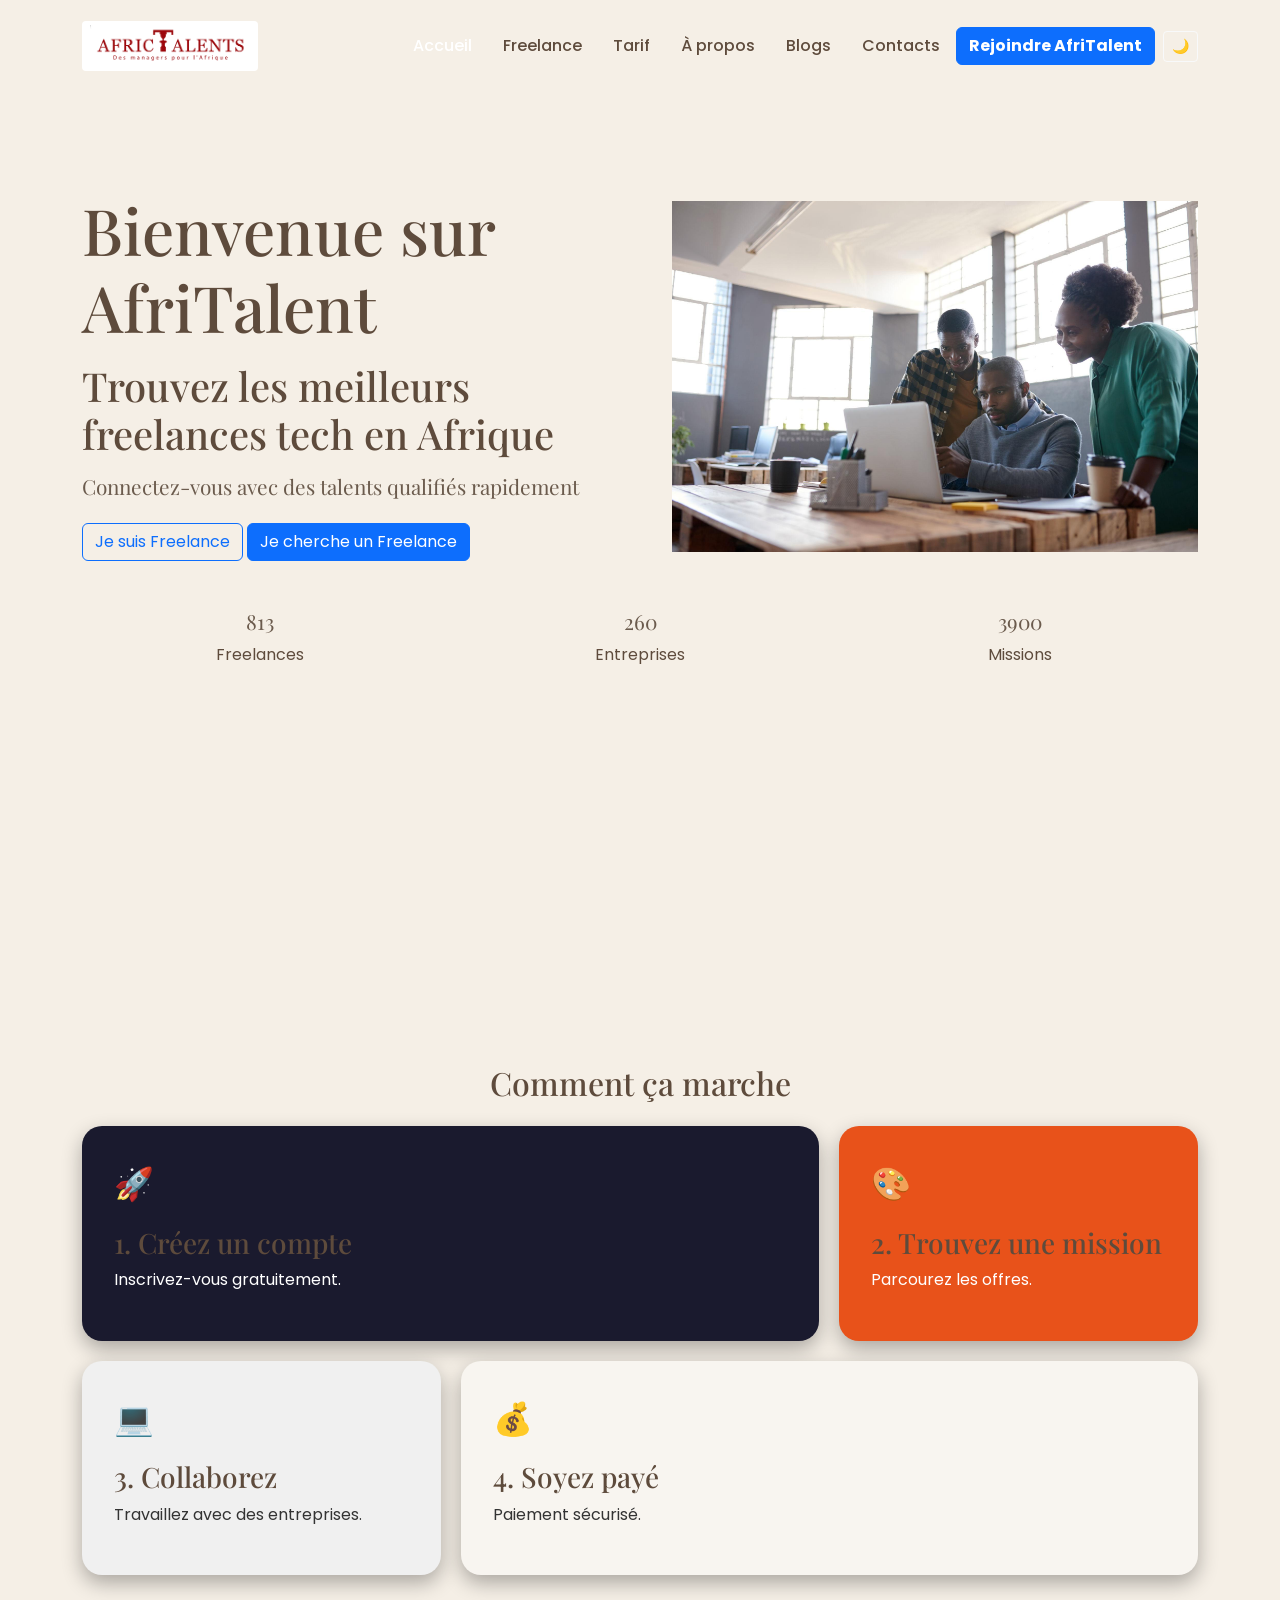
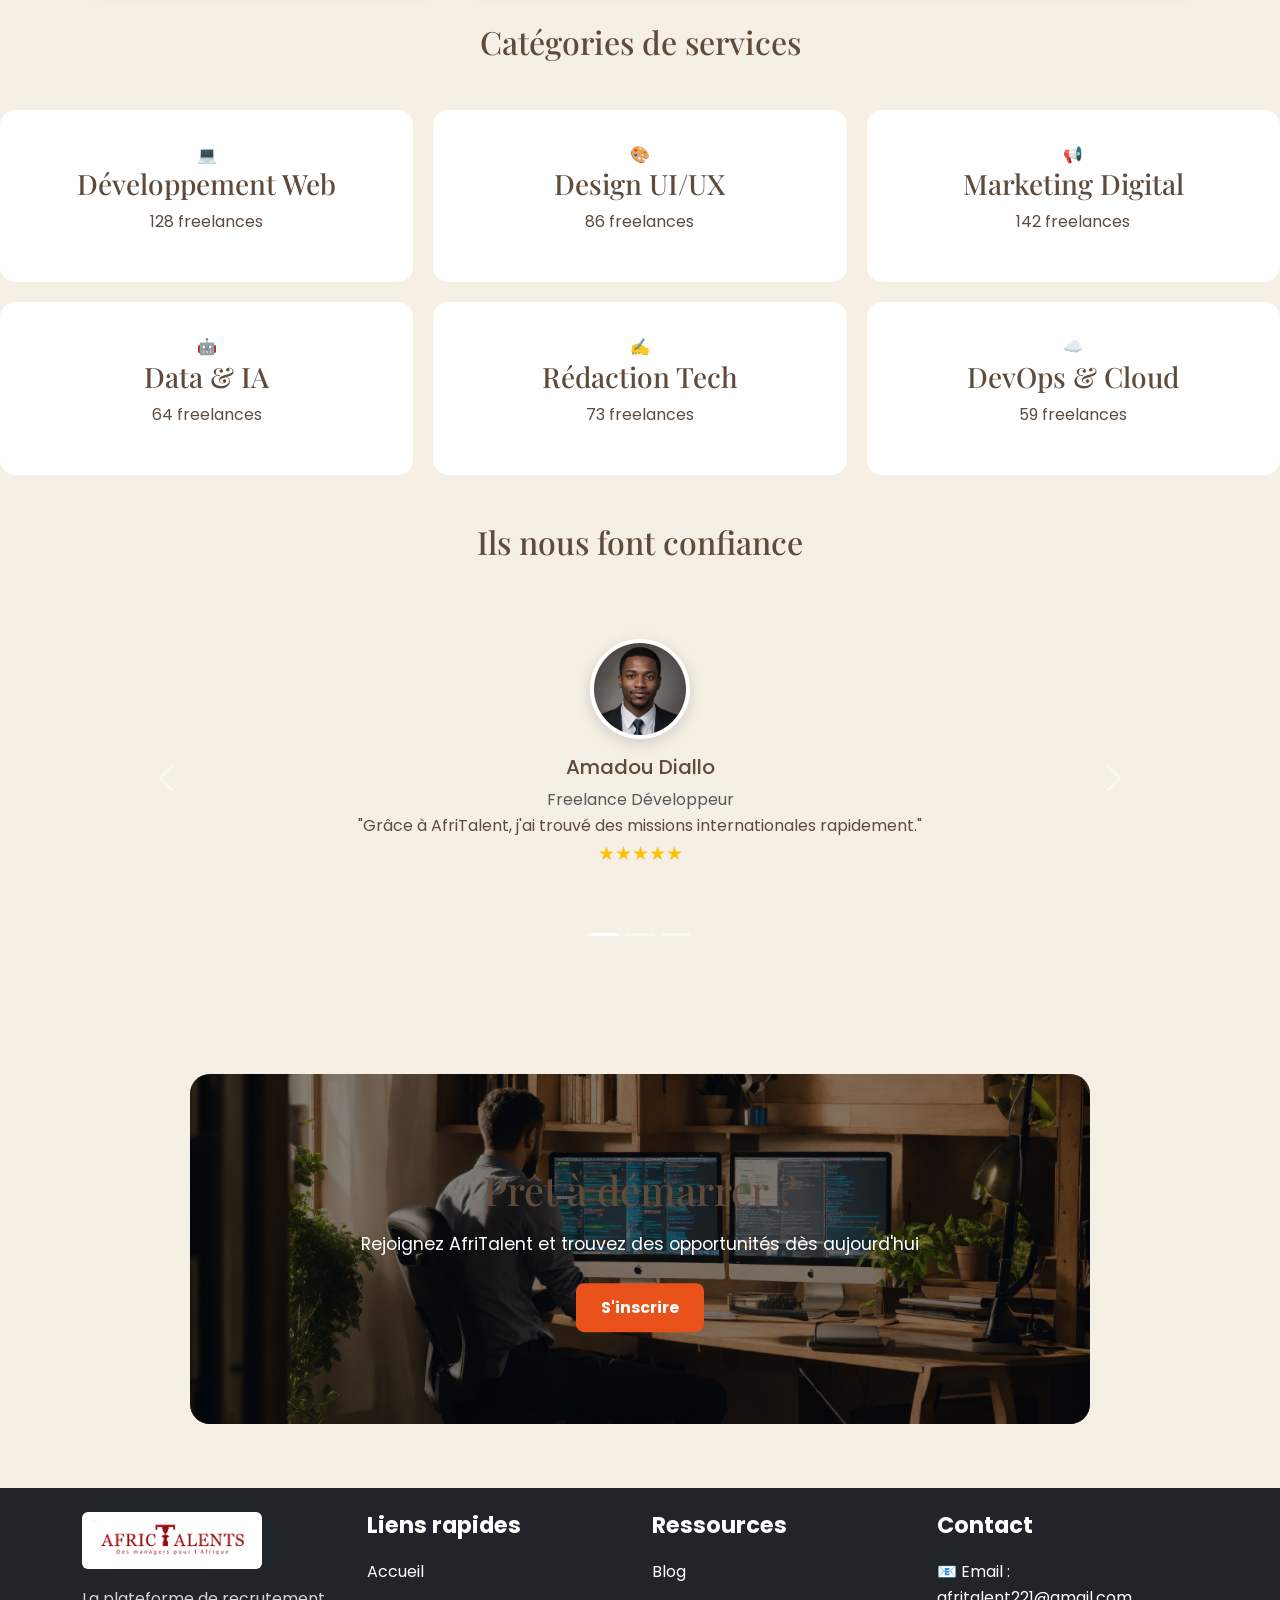
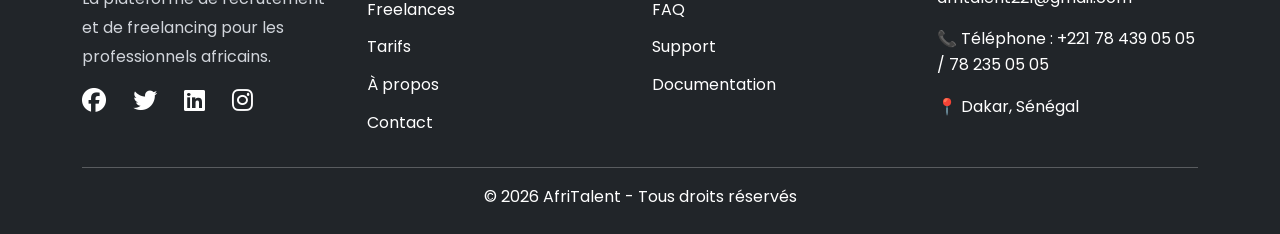
==== commit 84e4fe77: "JS : compteurs animés au scroll et animations fade-in des sections et Modification de deux pages.htm" ====
--- a/index.html
+++ b/index.html
@@ -54,7 +54,7 @@
     <main class="mt-5 pt-5">
 
         <!-- HERO -->
-    <section class="hero">
+    <section class="hero fade-in">
     <div class="container">
 
         <div class="hero-content">
@@ -99,7 +99,7 @@
         <section style="height: 20px;"></section>
 
         <!-- COMMENT ÇA MARCHE -->
-        <div class="container py-5">
+        <div class="container py-5 fade-in">
             <h2 class="text-center mb-4">Comment ça marche</h2>
 
             <section class="bento-grid">
@@ -132,7 +132,7 @@
         </div>
 
         <!-- CATÉGORIES -->
-        <section class="categories">
+        <section class="categories fade-in">
             <div class="container text-center">
                 <h2 class="mb-5">Catégories de services</h2>
             </div>
@@ -178,7 +178,7 @@
         </section>
 
         <!-- TÉMOIGNAGES -->
-        <section class="container py-5">
+        <section class="container py-5 fade-in">
             <h2 class="text-center mb-5">Ils nous font confiance</h2>
 
             <div id="carouselTemoignages" class="carousel slide" data-bs-ride="carousel">
@@ -239,7 +239,7 @@
         </section>
 
         <!-- CTA -->
-        <section class="cta">
+        <section class="cta fade-in">
             <div class="contenu">
                 <h2>Prêt à démarrer ?</h2>
                 <p>Rejoignez AfriTalent et trouvez des opportunités dès aujourd'hui</p>
--- a/css/style.css
+++ b/css/style.css
@@ -538,7 +538,7 @@
 .fade-in{
   opacity: 0;
   transform: translateY(40px);
-  transition: all 1s ease;
+  transition: all 1.5s ease;
 }
 /* Quand visible */
 .fade-in.show{
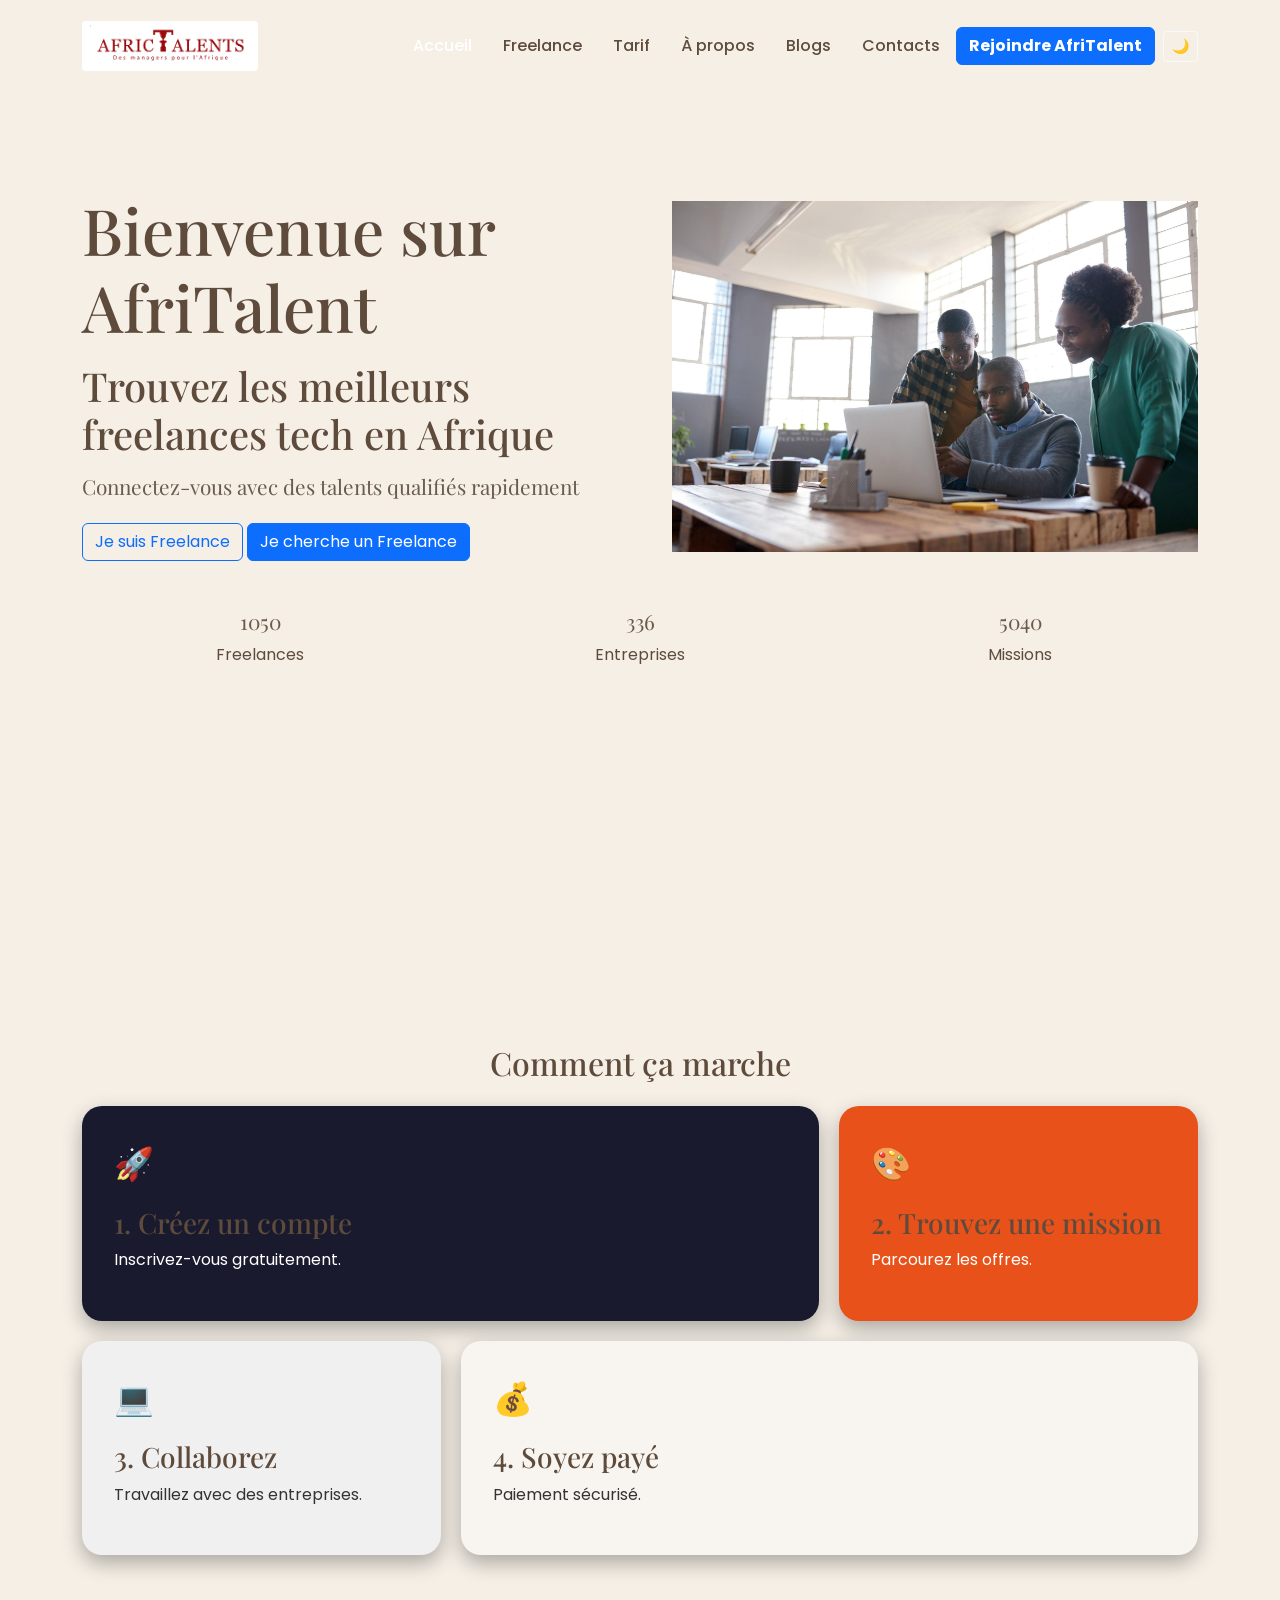
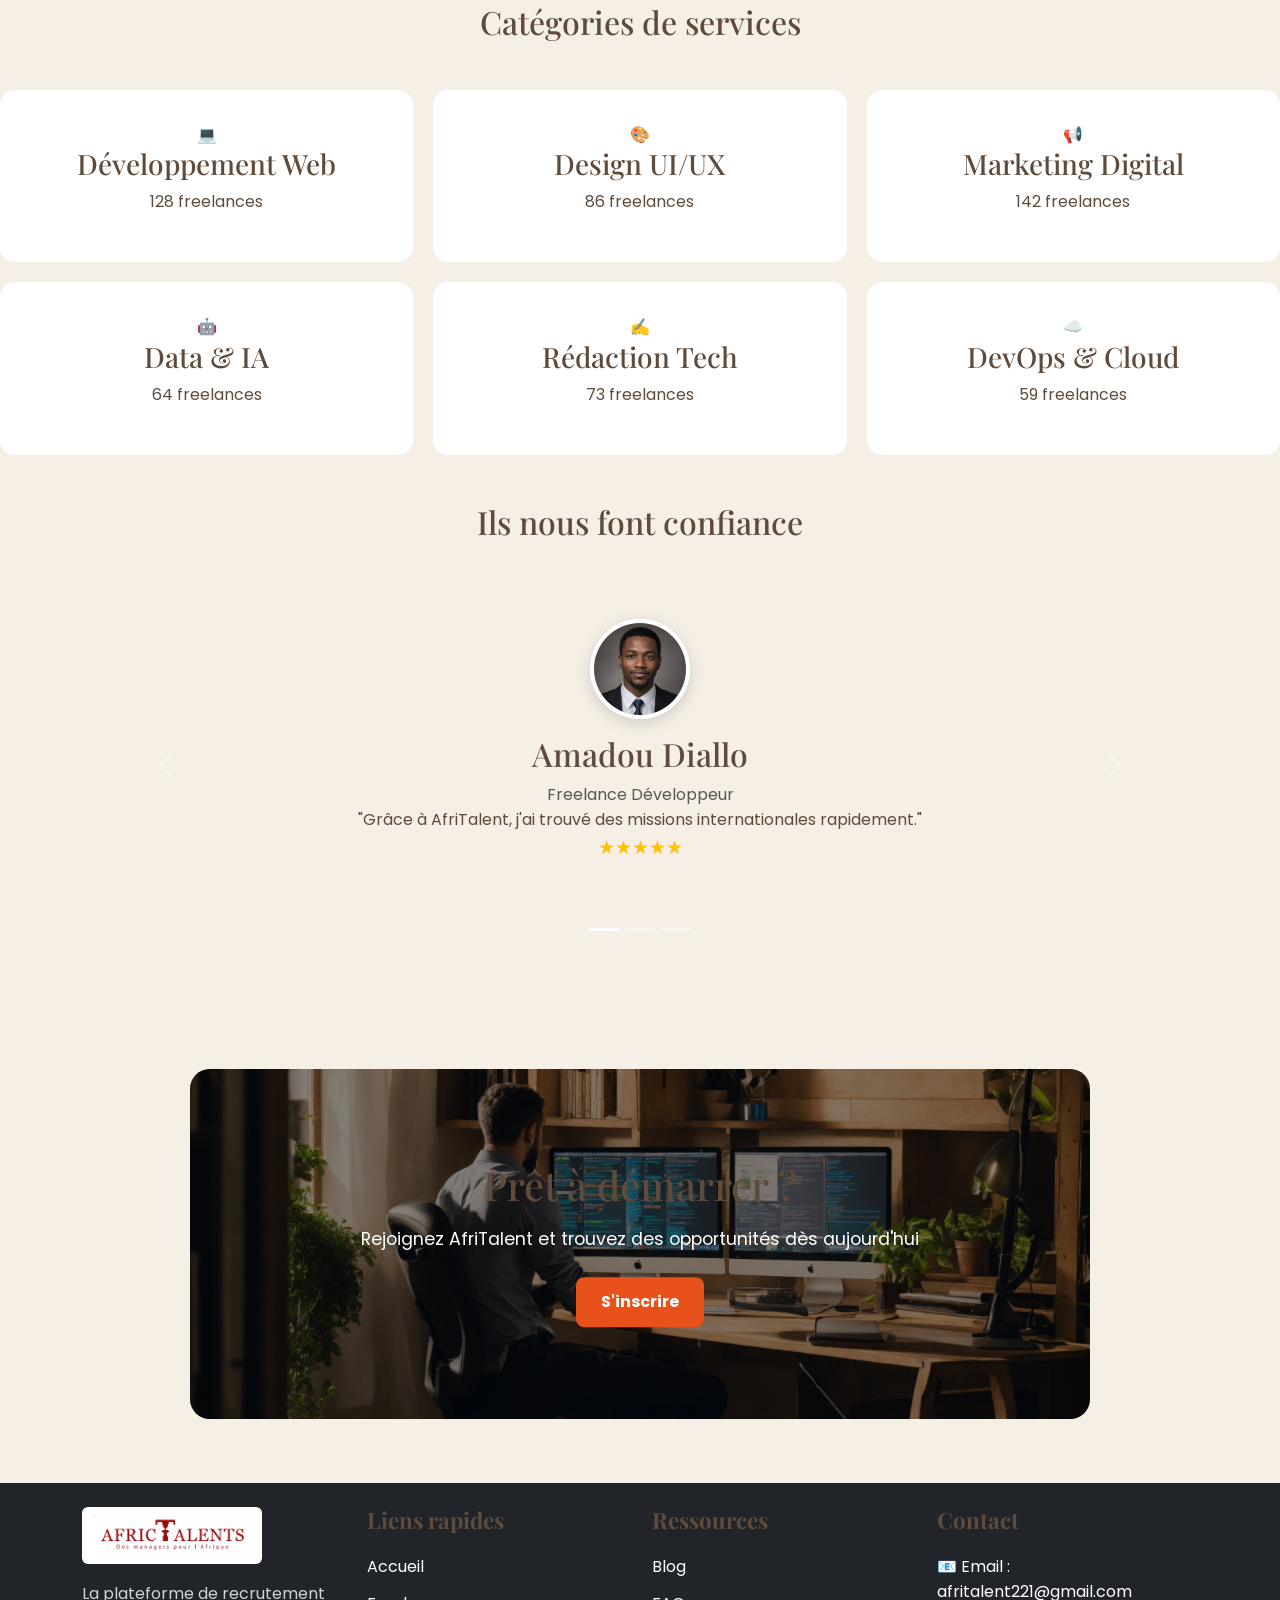
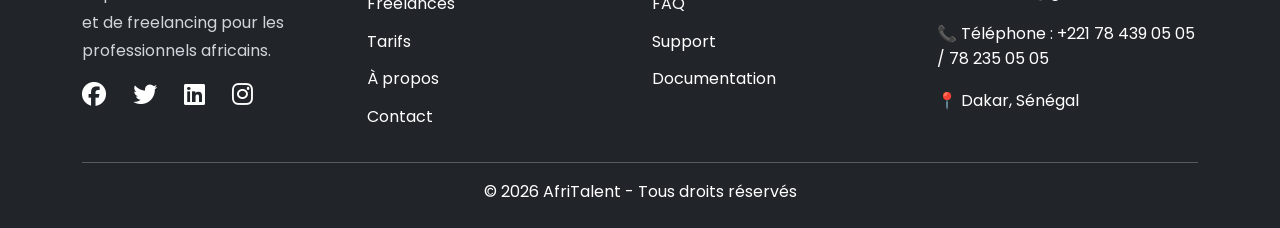
==== commit 2a4b1e05: "Finalisation : corrections responsive, optimisation du code et commentaires de tout les pages.html, " ====
--- a/index.html
+++ b/index.html
@@ -8,8 +8,9 @@
     <!-- Bootstrap 5 via CDN : feuille de style -->
     <link href="https://cdn.jsdelivr.net/npm/bootstrap@5.3.0/dist/css/bootstrap.min.css" rel="stylesheet">
     <link rel="stylesheet" href="https://cdnjs.cloudflare.com/ajax/libs/font-awesome/6.5.1/css/all.min.css">
-     <!-- Votre feuille de style personnelle -->
+    <!-- Votre feuille de style personnelle -->
     <link rel="stylesheet" href="css/style.css">
+    <link rel="stylesheet" href="https://cdnjs.cloudflare.com/ajax/libs/font-awesome/6.5.1/css/all.min.css">
 </head>
 
 <body>
@@ -54,49 +55,49 @@
     <main class="mt-5 pt-5">
 
         <!-- HERO -->
-    <section class="hero fade-in">
-    <div class="container">
-
-        <div class="hero-content">
-
-            <div class="hero-text">
-                <h1>Bienvenue sur AfriTalent</h1>
-                <h2>Trouvez les meilleurs freelances tech en Afrique</h2>
-                <h3>Connectez-vous avec des talents qualifiés rapidement</h3>
-
-                <div class="mt-4">
-                    <button class="btn btn-outline-primary">Je suis Freelance</button>
-                    <button class="btn btn-primary">Je cherche un Freelance</button>
-                </div>
-            </div>
-
-            <div class="hero-image">
-                <img src="images/hero_image.png" alt="Illustration AfriTalent" class="img-fluid">
-            </div>
-
-        </div>
-
-        <div class="row mt-5 text-center">
-            <div class="col-md-4">
-                <h3 class="counter" data-target="2500">0</h3>
-                <p>Freelances</p>
-            </div>
-
-            <div class="col-md-4">
-                <h3 class="counter" data-target="800">0</h3>
-                <p>Entreprises</p>
-            </div>
-
-            <div class="col-md-4">
-                <h3 class="counter" data-target="12000">0</h3>
-                <p>Missions</p>
-            </div>
-        </div>
-
-    </div>
-</section>
-
-        <section style="height: 20px;"></section>
+        <section class="hero fade-in">
+            <div class="container">
+
+                <div class="hero-content">
+
+                    <div class="hero-text">
+                        <h1>Bienvenue sur AfriTalent</h1>
+                        <h2>Trouvez les meilleurs freelances tech en Afrique</h2>
+                        <h3>Connectez-vous avec des talents qualifiés rapidement</h3>
+
+                        <div class="mt-4">
+                            <button class="btn btn-outline-primary">Je suis Freelance</button>
+                            <button class="btn btn-primary">Je cherche un Freelance</button>
+                        </div>
+                    </div>
+
+                    <div class="hero-image">
+                        <img src="images/hero_image.png" alt="Illustration AfriTalent" class="img-fluid">
+                    </div>
+
+                </div>
+
+                <div class="row mt-5 text-center">
+                    <div class="col-md-4">
+                        <h3 class="counter" data-target="2500">0</h3>
+                        <p>Freelances</p>
+                    </div>
+
+                    <div class="col-md-4">
+                        <h3 class="counter" data-target="800">0</h3>
+                        <p>Entreprises</p>
+                    </div>
+
+                    <div class="col-md-4">
+                        <h3 class="counter" data-target="12000">0</h3>
+                        <p>Missions</p>
+                    </div>
+                </div>
+
+            </div>
+        </section>
+
+
 
         <!-- COMMENT ÇA MARCHE -->
         <div class="container py-5 fade-in">
@@ -186,9 +187,9 @@
                 <div class="carousel-inner">
 
                     <div class="carousel-item active text-center">
-                        <img src="images/image temoignage1.png" class="rounded-circle mb-3" width="80"
+                        <img src="images/image_temoignage1.png" class="rounded-circle mb-3" width="80"
                             alt="Photo de Amadou Diallo">
-                        <h5>Amadou Diallo</h5>
+                        <h2>Amadou Diallo</h2>
                         <p class="text-muted">Freelance Développeur</p>
                         <p>"Grâce à AfriTalent, j'ai trouvé des missions internationales rapidement."</p>
                         <div class="stars text-warning">★★★★★</div>
@@ -196,16 +197,16 @@
 
                     <div class="carousel-item text-center">
                         <img src="images/img4.png" class="rounded-circle mb-3" width="80" alt="Photo de Fatou Ndiaye">
-                        <h5>Fatou Ndiaye</h5>
+                        <h2>Fatou Ndiaye</h2>
                         <p class="text-muted">CEO Startup</p>
                         <p>"Une plateforme simple et efficace pour recruter des talents qualifiés."</p>
                         <div class="stars text-warning">★★★★☆</div>
                     </div>
 
                     <div class="carousel-item text-center">
-                        <img src="images/image temoignage3.png" class="rounded-circle mb-3" width="80"
+                        <img src="images/image_temoignage3.png" class="rounded-circle mb-3" width="80"
                             alt="Photo de Ibrahim Sow">
-                        <h5>Ibrahim Sow</h5>
+                        <h2>Ibrahim Sow</h2>
                         <p class="text-muted">Designer UI/UX</p>
                         <p>"J'ai pu collaborer avec des entreprises sérieuses et développer mon réseau."</p>
                         <div class="stars text-warning">★★★★★</div>
@@ -246,7 +247,7 @@
                 <a href="#" class="btn-cta">S'inscrire</a>
             </div>
             <div class="image-cta">
-                <img src="images/image CTA.png" alt="Illustration CTA AfriTalent" class="img-fluid">
+                <img src="images/image_CTA.png" alt="Illustration CTA AfriTalent" class="img-fluid">
             </div>
         </section>
 
@@ -272,7 +273,7 @@
                 </div>
 
                 <div class="col-12 col-md-6 col-lg-3">
-                    <h5 class="footer-title">Liens rapides</h5>
+                    <h3 class="footer-title">Liens rapides</h3>
                     <ul class="footer-links list-unstyled">
                         <li><a href="index.html" class="text-white">Accueil</a></li>
                         <li><a href="freelances.html" class="text-white">Freelances</a></li>
@@ -283,7 +284,7 @@
                 </div>
 
                 <div class="col-12 col-md-6 col-lg-3">
-                    <h5 class="footer-title">Ressources</h5>
+                    <h3 class="footer-title">Ressources</h3>
                     <ul class="footer-links list-unstyled">
                         <li><a href="#" class="text-white">Blog</a></li>
                         <li><a href="#" class="text-white">FAQ</a></li>
@@ -293,7 +294,7 @@
                 </div>
 
                 <div class="col-12 col-md-6 col-lg-3">
-                    <h5 class="footer-title">Contact</h5>
+                    <h3 class="footer-title">Contact</h3>
                     <p>📧 Email : afritalent221@gmail.com</p>
                     <p>📞 Téléphone : +221 78 439 05 05 / 78 235 05 05</p>
                     <p>📍 Dakar, Sénégal</p>
--- a/css/style.css
+++ b/css/style.css
@@ -1,8 +1,8 @@
 /* le google font */
-@import url('https://fonts.googleapis.com/css2?family=Playfair+Display:ital,wght@0,400..900;1,400..900&family=Poppins:ital,wght@0,100;0,200;0,300;0,400;0,500;0,600;0,700;0,800;0,900;1,100;1,200;1,300;1,400;1,500;1,600;1,700;1,800;1,900&display=swap'); 
+@import url('https://fonts.googleapis.com/css2?family=Playfair+Display:ital,wght@0,400..900;1,400..900&family=Poppins:ital,wght@0,100;0,200;0,300;0,400;0,500;0,600;0,700;0,800;0,900;1,100;1,200;1,300;1,400;1,500;1,600;1,700;1,800;1,900&display=swap');
 
 /* les variables definie dans le root  */
- /* crées des variables CSS globales accessibles partout dans  fichier CSS */
+/* crées des variables CSS globales accessibles partout dans  fichier CSS */
 :root {
     --color-primary: #C49D83;
     --color-secondary: #D5CABC;
@@ -36,7 +36,9 @@
 
 }
 
-h1,h2,h3 {
+h1,
+h2,
+h3 {
     font-family: var(--font-title);
     color: var(--color-dark);
 
@@ -44,16 +46,16 @@
 
 /* 4. Navbar  */
 .navbar {
-    
+
     padding: 1rem 2rem;
     transition: 0.3s;
     background-color: transparent;
-    
-
-
-}
-
-.navbar-nav .nav-link{
+
+
+
+}
+
+.navbar-nav .nav-link {
     color: var(--color-dark);
     font-weight: 500;
     margin-left: 15px;
@@ -61,17 +63,17 @@
 }
 
 /*effet sur survol sur les liens fait par le hover */
-.navbar-nav .nav-link:hover{
-    color: var(--color-primary);   
+.navbar-nav .nav-link:hover {
+    color: var(--color-primary);
 }
 
 /*pour le logo*/
-.navbar-brand img{
-    max-height: 60px; 
-}
-
- /* le logo AfriTalent situé à gauche de la navbar */
-.navbar .navbar-brand { 
+.navbar-brand img {
+    max-height: 60px;
+}
+
+/* le logo AfriTalent situé à gauche de la navbar */
+.navbar .navbar-brand {
     font-family: var(--font-title);
     font-size: 1.5rem;
     font-weight: 700;
@@ -82,66 +84,67 @@
     background-color: black;
     box-shadow: 0 2px 10px rgba(0, 0, 0, 0.3);
     padding: 5px 0;
-    
-}
-
-.hero{
-    min-height:100vh;
-    padding:6rem 2rem;
-}
-
-.hero-content{
-    display:flex;
-    align-items:center;
-    justify-content:space-between;
-    gap:3rem;
-}
-
-.hero-text{
-    flex:1;
+
+}
+
+.hero {
+    min-height: 100vh;
+    padding: 6rem 2rem;
+}
+
+.hero-content {
+    display: flex;
+    align-items: center;
+    justify-content: space-between;
+    gap: 3rem;
+}
+
+.hero-text {
+    flex: 1;
     text-align: left;
 }
 
-.hero-image{
-    flex:1;
-    text-align:center;
-}
-
-.hero-image img{
-    width:100%;
-    max-width:700px;
-}
-
-.hero h1{
-    font-size:4rem;
-    margin-bottom:1rem;
+.hero-image {
+    flex: 1;
+    text-align: center;
+}
+
+.hero-image img {
+    width: 100%;
+    max-width: 700px;
+}
+
+.hero h1 {
+    font-size: 4rem;
+    margin-bottom: 1rem;
     color: var(--color-dark);
 }
 
-.hero h2{
-    font-size:2.5rem;
-    margin-bottom:1rem;
+.hero h2 {
+    font-size: 2.5rem;
+    margin-bottom: 1rem;
     color: var(--color-dark);
 }
 
-.hero h3{
-    font-size:1.3rem;
-    font-weight:400;
+.hero h3 {
+    font-size: 1.3rem;
+    font-weight: 400;
     color: #6b5b4d;
 
 }
 
 
-.hero-text{
+.hero-text {
     text-align: left;
 }
+
 .bento-grid {
-  display: grid;
-  grid-template-columns: repeat(3, 1fr);
-  gap: 20px;
-}
-
-.bento-grid .card{
+    display: grid;
+    grid-template-columns: repeat(3, 1fr);
+    gap: 20px;
+}
+
+.bento-grid .card {
     border: none;
     border-radius: 20px;
     padding: 2rem;
@@ -149,64 +152,65 @@
     transition: .3s;
 }
 
-.bento-grid .card:hover{
+.bento-grid .card:hover {
     transform: translateY(-5px);
 }
 
 /* Mise en page asymétrique */
-.card-1{
-    grid-column:span 2;
-    background:#1a1a2e;
-    color:white;
-}
-
-.card-2{
-    background:#E8521A;
-    color:white;
-}
-
-.card-3{
-    background:#f0f0f0;
-    color:#333;
-}
-
-.card-4{
-    grid-column:span 2;
-    background:#F8F5F0;
-    color:#333;
-}
-
-.bento-grid .icon{
-    font-size:2rem;
-    margin-bottom:1rem;
-}
-
-.cards{
-    display:grid;
-    grid-template-columns:repeat(3, 1fr);
-    gap:20px;
-}
-
-.card-services{
-    background:white;
-    padding:2rem;
-    border-radius:15px;
-    text-align:center;
-    transition:all .3s ease;
-}
-
-.card-services:hover{
-    transform:translateY(-10px);
-    box-shadow:0 15px 30px rgba(0,0,0,.15);
-}
+.card-1 {
+    grid-column: span 2;
+    background: #1a1a2e;
+    color: white;
+}
+
+.card-2 {
+    background: #E8521A;
+    color: white;
+}
+
+.card-3 {
+    background: #f0f0f0;
+    color: #333;
+}
+
+.card-4 {
+    grid-column: span 2;
+    background: #F8F5F0;
+    color: #333;
+}
+
+.bento-grid .icon {
+    font-size: 2rem;
+    margin-bottom: 1rem;
+}
+
+.cards {
+    display: grid;
+    grid-template-columns: repeat(3, 1fr);
+    gap: 20px;
+}
+
+.card-services {
+    background: white;
+    padding: 2rem;
+    border-radius: 15px;
+    text-align: center;
+    transition: all .3s ease;
+}
+
+.card-services:hover {
+    transform: translateY(-10px);
+    box-shadow: 0 15px 30px rgba(0, 0, 0, .15);
+}
+
 /* MODE SOMBRE */
 
-body.dark-mode{
+body.dark-mode {
     background-color: #121212;
     color: #fff;
 }
 
-body.dark-mode .card{
+body.dark-mode .card {
     background-color: #1e1e1e;
     color: white;
     border-color: #333;
@@ -214,15 +218,17 @@
 
 body.dark-mode .card p,
 body.dark-mode .card h3,
-body.dark-mode .card h4,body.dark-mode .card h5{
-    color: white;
-}
-body.dark-mode .navbar-nav .nav-link{
-    color: white;
-}
-
-
-body.dark-mode .text-muted{
+body.dark-mode .card h4,
+body.dark-mode .card h5 {
+    color: white;
+}
+
+body.dark-mode .navbar-nav .nav-link {
+    color: white;
+}
+
+
+body.dark-mode .text-muted {
     color: #cfcfcf !important;
 }
 
@@ -231,37 +237,38 @@
 body.dark-mode h2,
 body.dark-mode h3,
 body.dark-mode h4,
-body.dark-mode h5{
-    color: white;
-}
-body.dark-mode .card-services{
+body.dark-mode h5 {
+    color: white;
+}
+
+body.dark-mode .card-services {
     background-color: #1e1e1e;
     color: white;
 }
 
 
-.carousel-item{
+.carousel-item {
     padding: 30px;
 }
 
-.carousel-item img{
+.carousel-item img {
     width: 100px;
     height: 100px;
     object-fit: cover;
     border: 4px solid white;
-    box-shadow: 0 4px 15px rgba(0,0,0,.15);
-}
-
-.carousel-item p{
+    box-shadow: 0 4px 15px rgba(0, 0, 0, .15);
+}
+
+.carousel-item p {
     max-width: 700px;
     margin: auto;
 }
 
-.stars{
+.stars {
     font-size: 1.2rem;
 }
 
-.cta{
+.cta {
     position: relative;
     max-width: 900px;
     margin: 4rem auto;
@@ -269,14 +276,15 @@
     border-radius: 20px;
 }
 
-.image-cta img{
+.image-cta img {
     width: 100%;
-    height: 350px; /* réduit la hauteur */
+    height: 350px;
+    /* réduit la hauteur */
     object-fit: cover;
     display: block;
 }
 
-.contenu{
+.contenu {
     position: absolute;
     top: 50%;
     left: 50%;
@@ -287,17 +295,17 @@
     width: 80%;
 }
 
-.contenu h2{
+.contenu h2 {
     font-size: 2.5rem;
     margin-bottom: 1rem;
 }
 
-.contenu p{
+.contenu p {
     font-size: 1.1rem;
     margin-bottom: 1.5rem;
 }
 
-.btn-cta{
+.btn-cta {
     display: inline-block;
     background: #E8521A;
     color: white;
@@ -308,11 +316,11 @@
 }
 
 /* assombrit l'image pour mieux lire le texte */
-.cta::before{
+.cta::before {
     content: "";
     position: absolute;
     inset: 0;
-    background: rgba(0,0,0,0.45);
+    background: rgba(0, 0, 0, 0.45);
     z-index: 1;
 }
 
@@ -327,9 +335,9 @@
     box-shadow: 0 8px 20px rgba(0, 0, 0, 0.35);
 }
 
-.freelance-card:hover{
-    transform:translateY(-10px);
-    box-shadow:0 15px 30px rgba(0,0,0,.15);
+.freelance-card:hover {
+    transform: translateY(-10px);
+    box-shadow: 0 15px 30px rgba(0, 0, 0, .15);
 
 }
 
@@ -365,7 +373,7 @@
     background: linear-gradient(90deg, #00d1ff, #00ff88);
 }
 
-.about-card{
+.about-card {
     background: #151515 !important;
     border: none;
     border-radius: 18px;
@@ -375,8 +383,9 @@
     transition: all 0.3s ease;
     box-shadow: 0 8px 20px rgba(0, 0, 0, 0.35);
 }
-.about-card1{
-    
+
+.about-card1 {
+
     border: none;
     border-radius: 18px;
     overflow: hidden;
@@ -386,19 +395,20 @@
     box-shadow: 0 8px 20px rgba(0, 0, 0, 0.35);
 }
 
-.about-card:hover{
-     transform:translateY(-10px);
-    box-shadow:0 15px 30px rgba(0,0,0,.15);
-
-}
-.about-card1:hover{
-     transform:translateY(-10px);
-    box-shadow:0 15px 30px rgba(0,0,0,.15);
-
-}
-
-.about-card img{
-     width: 100%;
+.about-card:hover {
+    transform: translateY(-10px);
+    box-shadow: 0 15px 30px rgba(0, 0, 0, .15);
+
+}
+
+.about-card1:hover {
+    transform: translateY(-10px);
+    box-shadow: 0 15px 30px rgba(0, 0, 0, .15);
+
+}
+
+.about-card img {
+    width: 100%;
     height: 220px;
     object-fit: cover;
     border-radius: 12px;
@@ -410,7 +420,7 @@
     font-size: 1.5rem;
 }
 
-.tarif-card{
+.tarif-card {
     border-radius: 18px;
     padding: 15px;
     text-align: center;
@@ -418,177 +428,189 @@
     box-shadow: 0 8px 20px rgba(0, 0, 0, 0.35);
 }
 
-.tarif-card:hover{
-     transform:translateY(-10px);
-    box-shadow:0 15px 30px rgba(0,0,0,.15);
+.tarif-card:hover {
+    transform: translateY(-10px);
+    box-shadow: 0 15px 30px rgba(0, 0, 0, .15);
 
 }
 
 /* FAQ */
-.accordion-item{
+.accordion-item {
     border: none;
     border-radius: 12px;
     overflow: hidden;
     margin-bottom: 15px;
-    box-shadow: 0 5px 15px rgba(0,0,0,.1);
-}
-
-.accordion-button{
+    box-shadow: 0 5px 15px rgba(0, 0, 0, .1);
+}
+
+.accordion-button {
     background-color: white;
     color: var(--color-dark);
     font-weight: 600;
     padding: 18px;
 }
 
-.accordion-body{
+.accordion-body {
     background-color: #fff;
     color: #555;
     line-height: 1.7;
 }
 
 /* Mode sombre */
-body.dark-mode .accordion-item{
+body.dark-mode .accordion-item {
     background-color: #1e1e1e;
 }
 
-body.dark-mode .accordion-button{
+body.dark-mode .accordion-button {
     background-color: #1e1e1e;
     color: white;
 }
 
 
 
-body.dark-mode .accordion-body{
+body.dark-mode .accordion-body {
     background-color: #2a2a2a;
     color: #ddd;
 }
 
-.footer-title{
-  font-size: 1.4rem;
-  margin-bottom: 20px;
-  font-weight: bold;
-}
+.map {
+    width: 100%;
+}
+
+.footer-title {
+    font-size: 1.4rem;
+    margin-bottom: 20px;
+    font-weight: bold;
+}
+
 /* Texte */
-.footer-text{
-  color: #d1d5db;
-  line-height: 1.8;
-}
+.footer-text {
+    color: #d1d5db;
+    line-height: 1.8;
+}
+
 /* Liens */
-.footer-links{
-  list-style: none;
-  padding: 0;
-}
-.footer-links li{
-  margin-bottom: 12px;
-}
-.footer-links a{
-  color: #d1d5db;
-  text-decoration: none;
-  transition: 0.3s;
-}
-.footer-links a:hover{
-  color: #3b82f6;
-  padding-left: 5px;
+.footer-links {
+    list-style: none;
+    padding: 0;
+}
+
+.footer-links li {
+    margin-bottom: 12px;
+}
+
+.footer-links a {
+    color: #d1d5db;
+    text-decoration: none;
+    transition: 0.3s;
+}
+
+.footer-links a:hover {
+    color: #3b82f6;
+    padding-left: 5px;
 }
 
 /* Réseaux sociaux */
-.social-icons i{
-  color: white;
-  font-size: 1.5rem;
-  margin-right: 15px;
-  transition: 0.3s;
-}
-
-.social-icons i:hover{
-  color: #3b82f6;
+.social-icons i {
+    color: white;
+    font-size: 1.5rem;
+    margin-right: 15px;
+    transition: 0.3s;
+}
+
+.social-icons i:hover {
+    color: #3b82f6;
 }
 
 /* Bas du footer */
-.footer-bottom{
-  text-align: center;
-  margin-top: 20px;
-  color: #9ca3af;
+.footer-bottom {
+    text-align: center;
+    margin-top: 20px;
+    color: #9ca3af;
 }
 
 
 
 /* Bouton retour en haut */
-#topBtn{
-  position: fixed;
-  bottom: 20px;
-  right: 20px;
-  background-color: black;
-  color: white;
-  border: none;
-  padding: 12px 16px;
-  border-radius: 50%;
-  cursor: pointer;
-  display: none;
-  transition: 0.3s;
-  z-index: 999;
+#topBtn {
+    position: fixed;
+    bottom: 20px;
+    right: 20px;
+    background-color: black;
+    color: white;
+    border: none;
+    padding: 12px 16px;
+    border-radius: 50%;
+    cursor: pointer;
+    display: none;
+    transition: 0.3s;
+    z-index: 999;
 }
 
 
 /* Effet hover */
-#topBtn:hover{
-  transform: scale(1.1);
+#topBtn:hover {
+    transform: scale(1.1);
 }
 
 /* Etat initial */
-.fade-in{
-  opacity: 0;
-  transform: translateY(40px);
-  transition: all 1.5s ease;
-}
+.fade-in {
+    opacity: 0;
+    transform: translateY(40px);
+    transition: all 1.5s ease;
+}
+
 /* Quand visible */
-.fade-in.show{
-  opacity: 1;
-  transform: translateY(0);
-}
+.fade-in.show {
+    opacity: 1;
+    transform: translateY(0);
+}
+
 /* ===================================
    COMMIT 5 - RESPONSIVE DESIGN
    =================================== */
 /* =========================
    DESKTOP 1200px+
 ========================= */
-@media (min-width: 1200px){
-
-    .hero-content{
+@media (min-width: 1200px) {
+
+    .hero-content {
         gap: 4rem;
     }
 
-    .cards{
-        grid-template-columns: repeat(3,1fr);
-    }
-
-    .bento-grid{
-        grid-template-columns: repeat(3,1fr);
+    .cards {
+        grid-template-columns: repeat(3, 1fr);
+    }
+
+    .bento-grid {
+        grid-template-columns: repeat(3, 1fr);
     }
 }
 
 /* =========================
    TABLETTE 768px
 ========================= */
-@media (max-width: 768px){
-
-    .hero-content{
+@media (max-width: 768px) {
+
+    .hero-content {
         flex-direction: column;
         text-align: center;
     }
 
-    .cards{
-        grid-template-columns: repeat(2,1fr);
-    }
-
-    .bento-grid{
-        grid-template-columns: repeat(2,1fr);
-    }
-
-    .cta{
+    .cards {
+        grid-template-columns: repeat(2, 1fr);
+    }
+
+    .bento-grid {
+        grid-template-columns: repeat(2, 1fr);
+    }
+
+    .cta {
         max-width: 95%;
-        
-    }
-    .contenu h2{
+
+    }
+
+    .contenu h2 {
         font-size: 2rem;
     }
 }
@@ -596,74 +618,76 @@
 /* =========================
    MOBILE 375px
 ========================= */
-@media (max-width: 375px){
-
-    h1{
+@media (max-width: 375px) {
+
+    h1 {
         font-size: 1.8rem;
     }
 
-    h2{
+    h2 {
         font-size: 1.4rem;
     }
 
-    h3{
+    h3 {
         font-size: 1rem;
     }
 
-    .hero{
+    .hero {
         padding: 4rem 1rem;
     }
 
-    .hero-content{
+    .hero-content {
         flex-direction: column;
         text-align: center;
     }
 
     .cards,
-    .bento-grid{
+    .bento-grid {
         grid-template-columns: 1fr;
     }
 
-    .filter-btn{
+    .filter-btn {
         width: 100%;
         margin-bottom: .5rem;
     }
 
-    .navbar-brand img{
+    .navbar-brand img {
         height: 40px;
     }
 
-    .image-cta img{
+    .image-cta img {
         height: 250px;
     }
 
-    .contenu{
+    .contenu {
         width: 90%;
     }
 
-    .contenu h2{
+    .contenu h2 {
         font-size: 1.5rem;
     }
 
-    .contenu p{
+    .contenu p {
         font-size: .9rem;
     }
 
-     .card-1,.card-4,.big,.wide{
+    .card-1,
+    .card-4,
+    .big,
+    .wide {
         grid-column: span 1;
     }
 
-    .navbar-nav{
+    .navbar-nav {
         text-align: center;
     }
 
-    .navbar-nav .btn{
+    .navbar-nav .btn {
         width: 100%;
         margin-top: .5rem;
     }
 
-    iframe{
+    iframe {
         height: 220px;
     }
-}
-
+}
